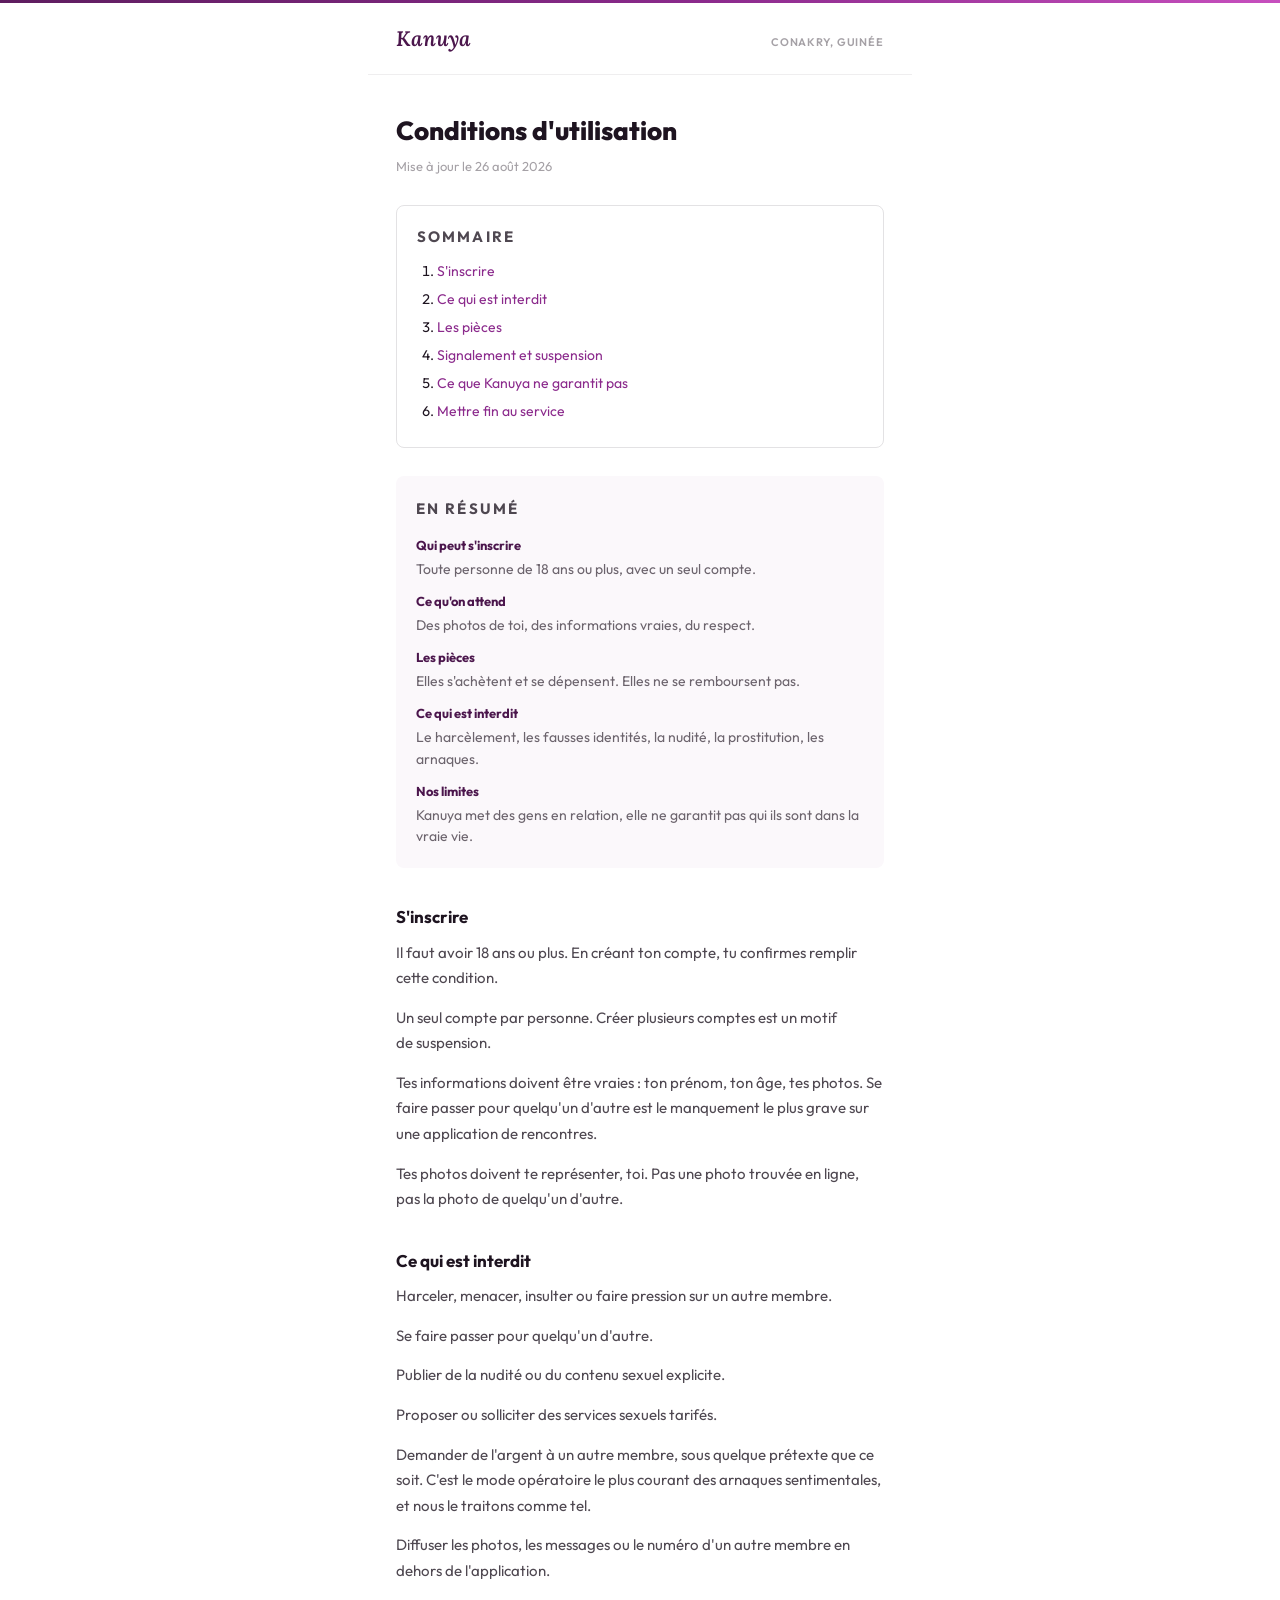
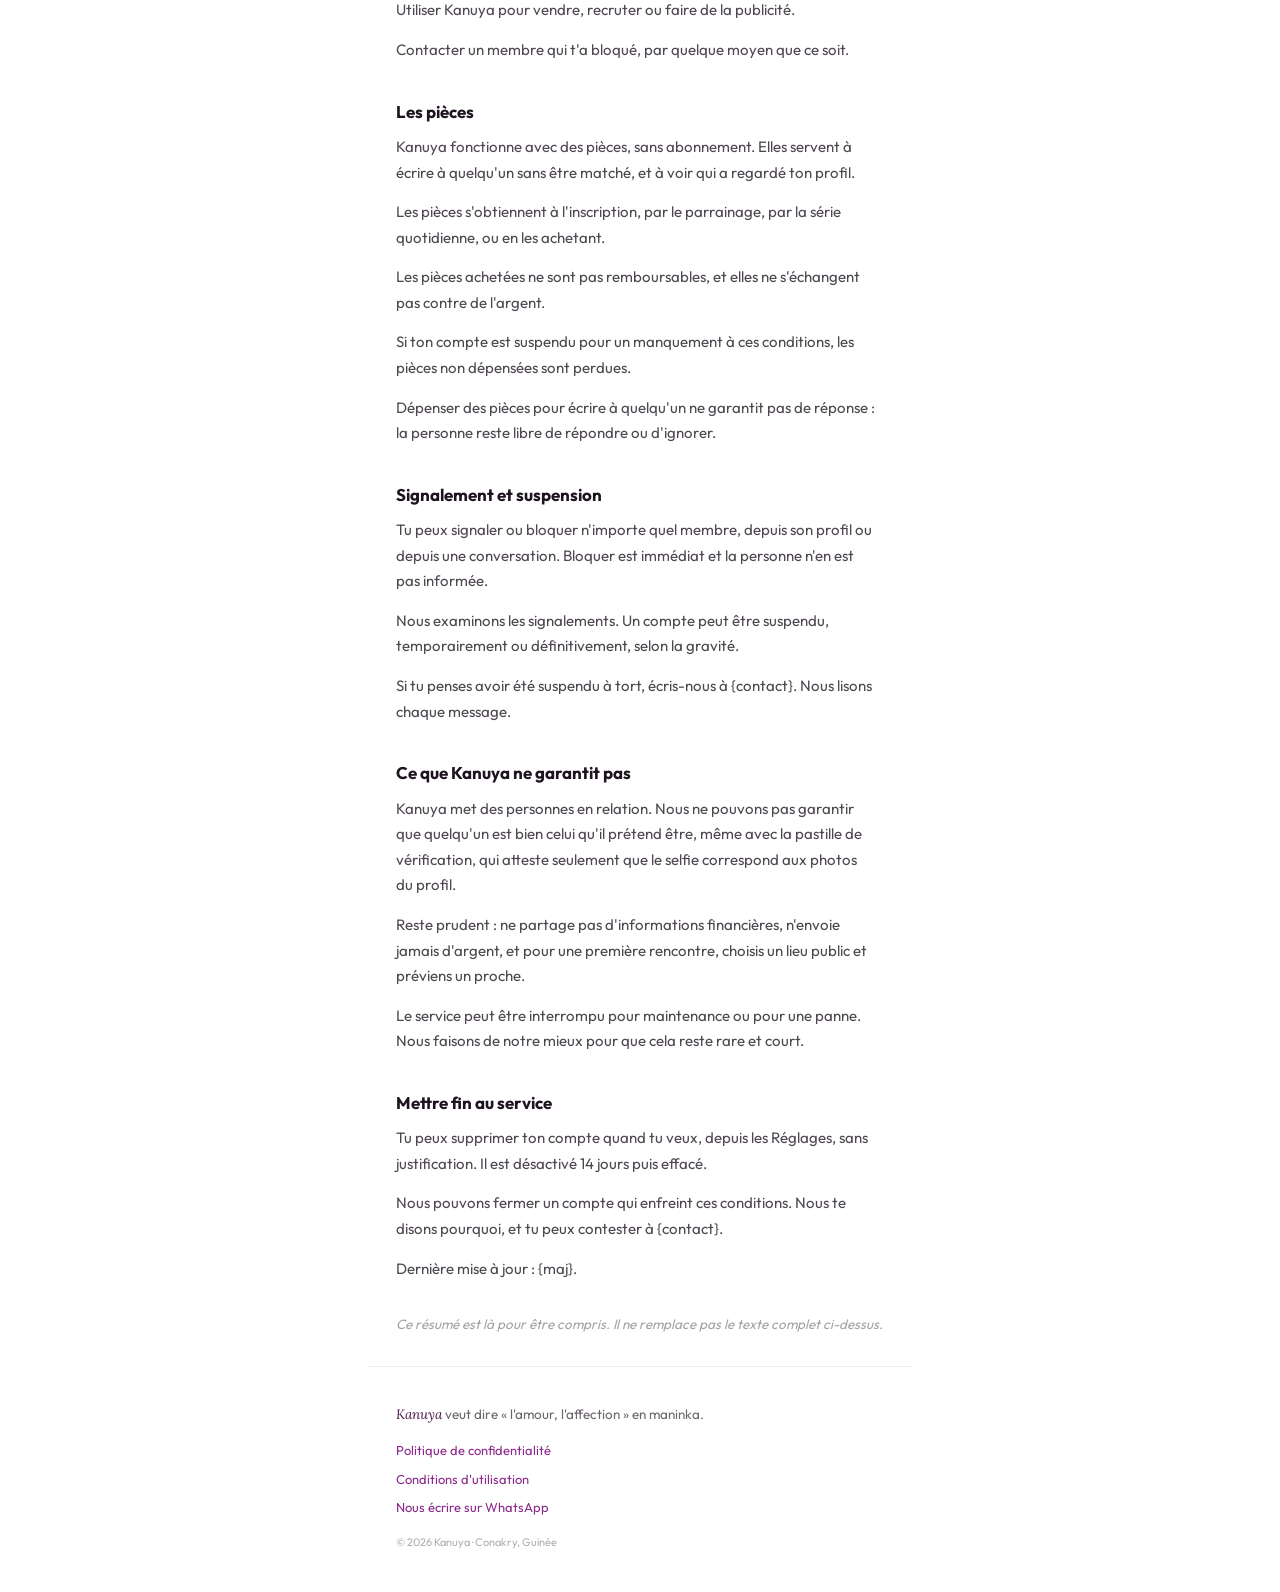
==== conditions.html @ 71d1447d "Le site vitrine (tour 2) Typographie et blanc. Le prune ne sert qu'au texte, aux filets et à un seul" ====
<!doctype html>
<html lang="fr">
<head>
<meta charset="utf-8">
<meta name="viewport" content="width=device-width, initial-scale=1">
<title>Conditions d'utilisation · Kanuya</title>
<meta name="description" content="Les règles de Kanuya : ce qui est permis, ce qui ne l'est pas.">
<link rel="icon" href="assets/favicon.png">
<meta property="og:title" content="Conditions d'utilisation · Kanuya">
<meta property="og:description" content="Les règles de Kanuya : ce qui est permis, ce qui ne l'est pas.">
<meta property="og:image" content="https://0xabdoulaye.github.io/kanuya/assets/og.jpg">
<meta property="og:url" content="https://0xabdoulaye.github.io/kanuya/">
<meta property="og:type" content="website">
<meta property="og:locale" content="fr_FR">
<meta name="theme-color" content="#4B164C">
<link rel="preconnect" href="https://fonts.googleapis.com">
<link rel="preconnect" href="https://fonts.gstatic.com" crossorigin>
<link href="https://fonts.googleapis.com/css2?family=Outfit:wght@400;600;700;800&family=Lora:ital,wght@1,600&display=swap" rel="stylesheet">
<link rel="stylesheet" href="assets/style.css">
<link rel="canonical" href="https://0xabdoulaye.github.io/kanuya/conditions.html">
</head>
<body>
<div class="filet"></div>

<header class="tete">
  <a class="mot" href="index.html">Kanuya</a>
  <span class="lieu">Conakry, Guinée</span>
</header>
<main class="legal">
  <h1>Conditions d&#x27;utilisation</h1>
  <p class="maj">Mise à jour le 26 août 2026</p>
  <nav class="sommaire"><p class="chapeau">Sommaire</p><ol>
<li><a href="#s1">S&#x27;inscrire</a></li>
<li><a href="#s2">Ce qui est interdit</a></li>
<li><a href="#s3">Les pièces</a></li>
<li><a href="#s4">Signalement et suspension</a></li>
<li><a href="#s5">Ce que Kanuya ne garantit pas</a></li>
<li><a href="#s6">Mettre fin au service</a></li>
</ol></nav>
<section class="resume"><p class="chapeau">En résumé</p><dl>
<dt>Qui peut s&#x27;inscrire</dt><dd>Toute personne de 18 ans ou plus, avec un seul compte.</dd>
<dt>Ce qu&#x27;on attend</dt><dd>Des photos de toi, des informations vraies, du respect.</dd>
<dt>Les pièces</dt><dd>Elles s&#x27;achètent et se dépensent. Elles ne se remboursent pas.</dd>
<dt>Ce qui est interdit</dt><dd>Le harcèlement, les fausses identités, la nudité, la prostitution, les arnaques.</dd>
<dt>Nos limites</dt><dd>Kanuya met des gens en relation, elle ne garantit pas qui ils sont dans la vraie vie.</dd>
</dl></section>
<section id="s1"><h2>S&#x27;inscrire</h2>
<p>Il faut avoir 18 ans ou plus. En créant ton compte, tu confirmes remplir cette condition.</p>
<p>Un seul compte par personne. Créer plusieurs comptes est un motif de suspension.</p>
<p>Tes informations doivent être vraies : ton prénom, ton âge, tes photos. Se faire passer pour quelqu&#x27;un d&#x27;autre est le manquement le plus grave sur une application de rencontres.</p>
<p>Tes photos doivent te représenter, toi. Pas une photo trouvée en ligne, pas la photo de quelqu&#x27;un d&#x27;autre.</p>
</section>
<section id="s2"><h2>Ce qui est interdit</h2>
<p>Harceler, menacer, insulter ou faire pression sur un autre membre.</p>
<p>Se faire passer pour quelqu&#x27;un d&#x27;autre.</p>
<p>Publier de la nudité ou du contenu sexuel explicite.</p>
<p>Proposer ou solliciter des services sexuels tarifés.</p>
<p>Demander de l&#x27;argent à un autre membre, sous quelque prétexte que ce soit. C&#x27;est le mode opératoire le plus courant des arnaques sentimentales, et nous le traitons comme tel.</p>
<p>Diffuser les photos, les messages ou le numéro d&#x27;un autre membre en dehors de l&#x27;application.</p>
<p>Utiliser Kanuya pour vendre, recruter ou faire de la publicité.</p>
<p>Contacter un membre qui t&#x27;a bloqué, par quelque moyen que ce soit.</p>
</section>
<section id="s3"><h2>Les pièces</h2>
<p>Kanuya fonctionne avec des pièces, sans abonnement. Elles servent à écrire à quelqu&#x27;un sans être matché, et à voir qui a regardé ton profil.</p>
<p>Les pièces s&#x27;obtiennent à l&#x27;inscription, par le parrainage, par la série quotidienne, ou en les achetant.</p>
<p>Les pièces achetées ne sont pas remboursables, et elles ne s&#x27;échangent pas contre de l&#x27;argent.</p>
<p>Si ton compte est suspendu pour un manquement à ces conditions, les pièces non dépensées sont perdues.</p>
<p>Dépenser des pièces pour écrire à quelqu&#x27;un ne garantit pas de réponse : la personne reste libre de répondre ou d&#x27;ignorer.</p>
</section>
<section id="s4"><h2>Signalement et suspension</h2>
<p>Tu peux signaler ou bloquer n&#x27;importe quel membre, depuis son profil ou depuis une conversation. Bloquer est immédiat et la personne n&#x27;en est pas informée.</p>
<p>Nous examinons les signalements. Un compte peut être suspendu, temporairement ou définitivement, selon la gravité.</p>
<p>Si tu penses avoir été suspendu à tort, écris-nous à {contact}. Nous lisons chaque message.</p>
</section>
<section id="s5"><h2>Ce que Kanuya ne garantit pas</h2>
<p>Kanuya met des personnes en relation. Nous ne pouvons pas garantir que quelqu&#x27;un est bien celui qu&#x27;il prétend être, même avec la pastille de vérification, qui atteste seulement que le selfie correspond aux photos du profil.</p>
<p>Reste prudent : ne partage pas d&#x27;informations financières, n&#x27;envoie jamais d&#x27;argent, et pour une première rencontre, choisis un lieu public et préviens un proche.</p>
<p>Le service peut être interrompu pour maintenance ou pour une panne. Nous faisons de notre mieux pour que cela reste rare et court.</p>
</section>
<section id="s6"><h2>Mettre fin au service</h2>
<p>Tu peux supprimer ton compte quand tu veux, depuis les Réglages, sans justification. Il est désactivé 14 jours puis effacé.</p>
<p>Nous pouvons fermer un compte qui enfreint ces conditions. Nous te disons pourquoi, et tu peux contester à {contact}.</p>
<p>Dernière mise à jour : {maj}.</p>
</section>
<p class="pied">Ce résumé est là pour être compris. Il ne remplace pas le texte complet ci-dessus.</p>
</main>
<footer class="bas">
  <p><i>Kanuya</i> veut dire « l'amour, l'affection » en maninka.</p>
  <nav>
    <a href="confidentialite.html">Politique de confidentialité</a>
    <a href="conditions.html">Conditions d'utilisation</a>
    <a href="https://wa.me/224622814991">Nous écrire sur WhatsApp</a>
  </nav>
  <p class="copy">© 2026 Kanuya · Conakry, Guinée</p>
</footer>
</body>
</html>
---- assets/style.css ----
/* Kanuya — le site vitrine (design tour 2).
 *
 * Tout repose sur la typographie et le blanc. Le prune ne sert qu'au texte,
 * aux filets, et à un seul bloc sombre : la sécurité, celle qui décide. Le
 * dégradé de marque n'existe plus que sur un filet de 3 px en haut de page.
 * Hiérarchie par la taille et l'espace, pas par les boîtes.
 *
 * La cible est un Android modeste en 3G : pas de framework, pas d'image en
 * fond, deux familles de police. La première vue doit tenir sous 500 Ko.
 */

:root {
  --prune: #4B164C;
  --prune-clair: #8B2A8C;
  --accent: #DD88CF;
  --texte: #1E1420;
  --doux: rgba(30, 20, 32, 0.65);
  --pale: rgba(30, 20, 32, 0.4);
  --filet: rgba(30, 20, 32, 0.07);
  --bord: rgba(30, 20, 32, 0.12);
  --fond-tres-pale: #FBF8FB;
  --large: 34rem;
}

*, *::before, *::after { box-sizing: border-box; }

body {
  margin: 0;
  background: #fff;
  color: var(--texte);
  font-family: 'Outfit', system-ui, -apple-system, sans-serif;
  font-size: 16px;
  line-height: 1.5;
  -webkit-font-smoothing: antialiased;
}

.filet { height: 3px; background: linear-gradient(90deg, #5E1D5F, #8B2A8C 55%, #C74FBE); }

/* ---------------------------------------------------------------- tête */

.tete {
  display: flex; align-items: baseline; justify-content: space-between;
  gap: 1rem; padding: 1.25rem 1.75rem;
  border-bottom: 1px solid var(--filet);
  max-width: var(--large); margin: 0 auto;
}
.mot {
  font-family: 'Lora', Georgia, serif; font-style: italic; font-weight: 600;
  font-size: 1.31rem; color: var(--prune); text-decoration: none;
}
.lieu {
  font-size: 0.69rem; font-weight: 600; letter-spacing: 0.08em;
  text-transform: uppercase; color: var(--pale);
}

main { max-width: var(--large); margin: 0 auto; }

/* ------------------------------------------------------------- accueil */

.accueil { padding: 2.75rem 1.75rem 2.5rem; }
.accueil h1 {
  margin: 0; font-size: 1.94rem; font-weight: 800; line-height: 1.18;
  letter-spacing: -0.01em; text-wrap: pretty;
}

.boutons { margin-top: 1.75rem; display: flex; flex-direction: column; gap: 0.625rem; }

.action {
  display: flex; align-items: center; justify-content: center; gap: 0.56rem;
  background: var(--prune); border-radius: 8px; padding: 0.94rem 0;
  color: #fff; font-size: 0.91rem; font-weight: 600; text-decoration: none;
}
.action:active { opacity: 0.9; }

/* « Bientôt » n'est pas un bouton : c'est un état. Rien ne clique dans le
   vide, un badge qui mène à une erreur coûte plus cher que pas de badge. */
.bientot {
  margin: 0; display: flex; align-items: center; justify-content: space-between;
  border: 1px solid var(--bord); border-radius: 8px; padding: 0.81rem 1rem;
  font-size: 0.84rem; font-weight: 600; color: rgba(30, 20, 32, 0.45);
}
.etiquette {
  font-size: 0.69rem; letter-spacing: 0.06em; text-transform: uppercase;
  color: rgba(30, 20, 32, 0.35);
}

.capture { margin: 2.25rem 0 0; display: flex; flex-direction: column; align-items: center; gap: 0.625rem; }
.capture .cadre {
  width: 15.6rem; max-width: 100%; aspect-ratio: 5 / 6;
  border: 1px solid var(--bord); border-radius: 16px; background: var(--fond-tres-pale);
}
.capture figcaption { font-size: 0.69rem; color: var(--pale); }

/* --------------------------------------------------------------- blocs */

.bloc { padding: 2.5rem 1.75rem; border-top: 1px solid var(--filet); }
.chapeau {
  margin: 0 0 1.375rem; font-size: 0.69rem; font-weight: 700;
  letter-spacing: 0.14em; text-transform: uppercase; color: var(--prune-clair);
}
.argument + .argument { margin-top: 1.375rem; }
.argument h2 { margin: 0 0 0.375rem; font-size: 1.03rem; font-weight: 700; }
.argument p { margin: 0; font-size: 0.875rem; line-height: 1.6; color: var(--doux); text-wrap: pretty; }
.intro { margin: 0 0 0.875rem; font-size: 0.875rem; line-height: 1.6; color: rgba(30, 20, 32, 0.75); text-wrap: pretty; }

/* le seul bloc sombre de la page */
.sombre { padding: 2.5rem 1.75rem; background: var(--prune); }
.sombre .chapeau { color: var(--accent); }
.sombre .argument h2 { color: #fff; font-size: 0.97rem; }
.sombre .argument p { color: rgba(255, 255, 255, 0.65); font-size: 0.84rem; }
.sombre .argument + .argument { margin-top: 1.5rem; }

/* -------------------------------------------------------------- étapes */

.etapes { margin: 0; padding: 0; list-style: none; display: flex; flex-direction: column; gap: 1.25rem; }
.etapes li { display: flex; align-items: center; gap: 1rem; }
.num {
  flex: none; width: 1.125rem; font-size: 0.81rem; font-weight: 700;
  color: rgba(30, 20, 32, 0.35); font-variant-numeric: tabular-nums;
}
.vignette {
  flex: none; width: 5.5rem; aspect-ratio: 4 / 5;
  border: 1px solid var(--bord); border-radius: 10px; background: var(--fond-tres-pale);
}
.etapes p { margin: 0; font-size: 0.875rem; line-height: 1.5; color: rgba(30, 20, 32, 0.75); }

/* ------------------------------------------------------------- tableau */

.tableau { margin: 0; }
.tableau > div {
  display: flex; justify-content: space-between; align-items: baseline; gap: 1rem;
  padding: 0.69rem 0; border-bottom: 1px solid var(--filet);
}
.tableau > div:last-child { border-bottom: 0; }
.tableau dt { font-size: 0.875rem; color: rgba(30, 20, 32, 0.75); }
.tableau dd { margin: 0; font-size: 0.875rem; font-weight: 700; text-align: right; }
.appui { margin: 0.875rem 0 0; font-size: 0.875rem; font-weight: 700; color: var(--prune); }

/* ----------------------------------------------------------------- FAQ */

.faq details { border-bottom: 1px solid var(--filet); }
.faq details:last-child { border-bottom: 0; }
.faq summary {
  display: flex; align-items: center; justify-content: space-between; gap: 0.625rem;
  padding: 0.875rem 0; font-size: 0.91rem; font-weight: 600;
  cursor: pointer; list-style: none;
}
.faq summary::-webkit-details-marker { display: none; }
.faq summary::after { content: '+'; font-size: 1rem; color: rgba(30, 20, 32, 0.35); flex: none; }
.faq details[open] summary::after { content: '\2013'; }
.faq details p { margin: 0 0 0.875rem; font-size: 0.84rem; line-height: 1.6; color: rgba(30, 20, 32, 0.6); }

/* ------------------------------------------------------- pages légales */

.legal { padding: 2.5rem 1.75rem 1rem; }
.legal h1 { margin: 0; font-size: 1.63rem; font-weight: 800; line-height: 1.2; }
.legal .maj { margin: 0.5rem 0 1.75rem; font-size: 0.81rem; color: var(--pale); }
.legal h2 { margin: 2.25rem 0 0.625rem; font-size: 1.06rem; font-weight: 700; }
.legal p { margin: 0 0 0.875rem; font-size: 0.94rem; line-height: 1.7; color: rgba(30, 20, 32, 0.78); text-wrap: pretty; }
.legal .pied { margin-top: 2rem; font-size: 0.84rem; color: var(--pale); font-style: italic; }

.sommaire { border: 1px solid var(--bord); border-radius: 8px; padding: 1.125rem 1.25rem; }
.sommaire .chapeau { margin-bottom: 0.75rem; }
.sommaire ol { margin: 0; padding-left: 1.25rem; }
.sommaire li { margin-bottom: 0.44rem; font-size: 0.875rem; }
.sommaire a { color: var(--prune-clair); text-decoration: none; }
.sommaire a:hover { text-decoration: underline; }

.resume { margin-top: 1.75rem; background: var(--fond-tres-pale); border-radius: 8px; padding: 1.25rem; }
.resume dl { margin: 0; }
.resume dt { font-size: 0.81rem; font-weight: 700; color: var(--prune); margin-top: 0.75rem; }
.resume dt:first-child { margin-top: 0; }
.resume dd { margin: 0.19rem 0 0; font-size: 0.875rem; line-height: 1.55; color: var(--doux); }

/* ------------------------------------------------------------ pied de page */

.bas {
  max-width: var(--large); margin: 0 auto;
  padding: 2.25rem 1.75rem 2.5rem; border-top: 1px solid var(--filet);
}
.bas p { margin: 0 0 1rem; font-size: 0.84rem; line-height: 1.65; color: var(--doux); text-wrap: pretty; }
.bas i { font-family: 'Lora', Georgia, serif; color: var(--prune); }
.bas nav { display: flex; flex-direction: column; gap: 0.56rem; }
.bas nav a { font-size: 0.81rem; color: var(--prune-clair); text-decoration: none; }
.bas nav a:hover { text-decoration: underline; }
.bas .copy { margin: 1rem 0 0; font-size: 0.69rem; color: rgba(30, 20, 32, 0.35); }

/* -------------------------------------------------------------- écrans larges */

@media (min-width: 40rem) {
  .accueil h1 { font-size: 2.5rem; }
  .boutons { flex-direction: row; flex-wrap: wrap; }
  .action { flex: 1 1 100%; }
  .bientot { flex: 1; }
}

@media (prefers-reduced-motion: no-preference) {
  html { scroll-behavior: smooth; }
}
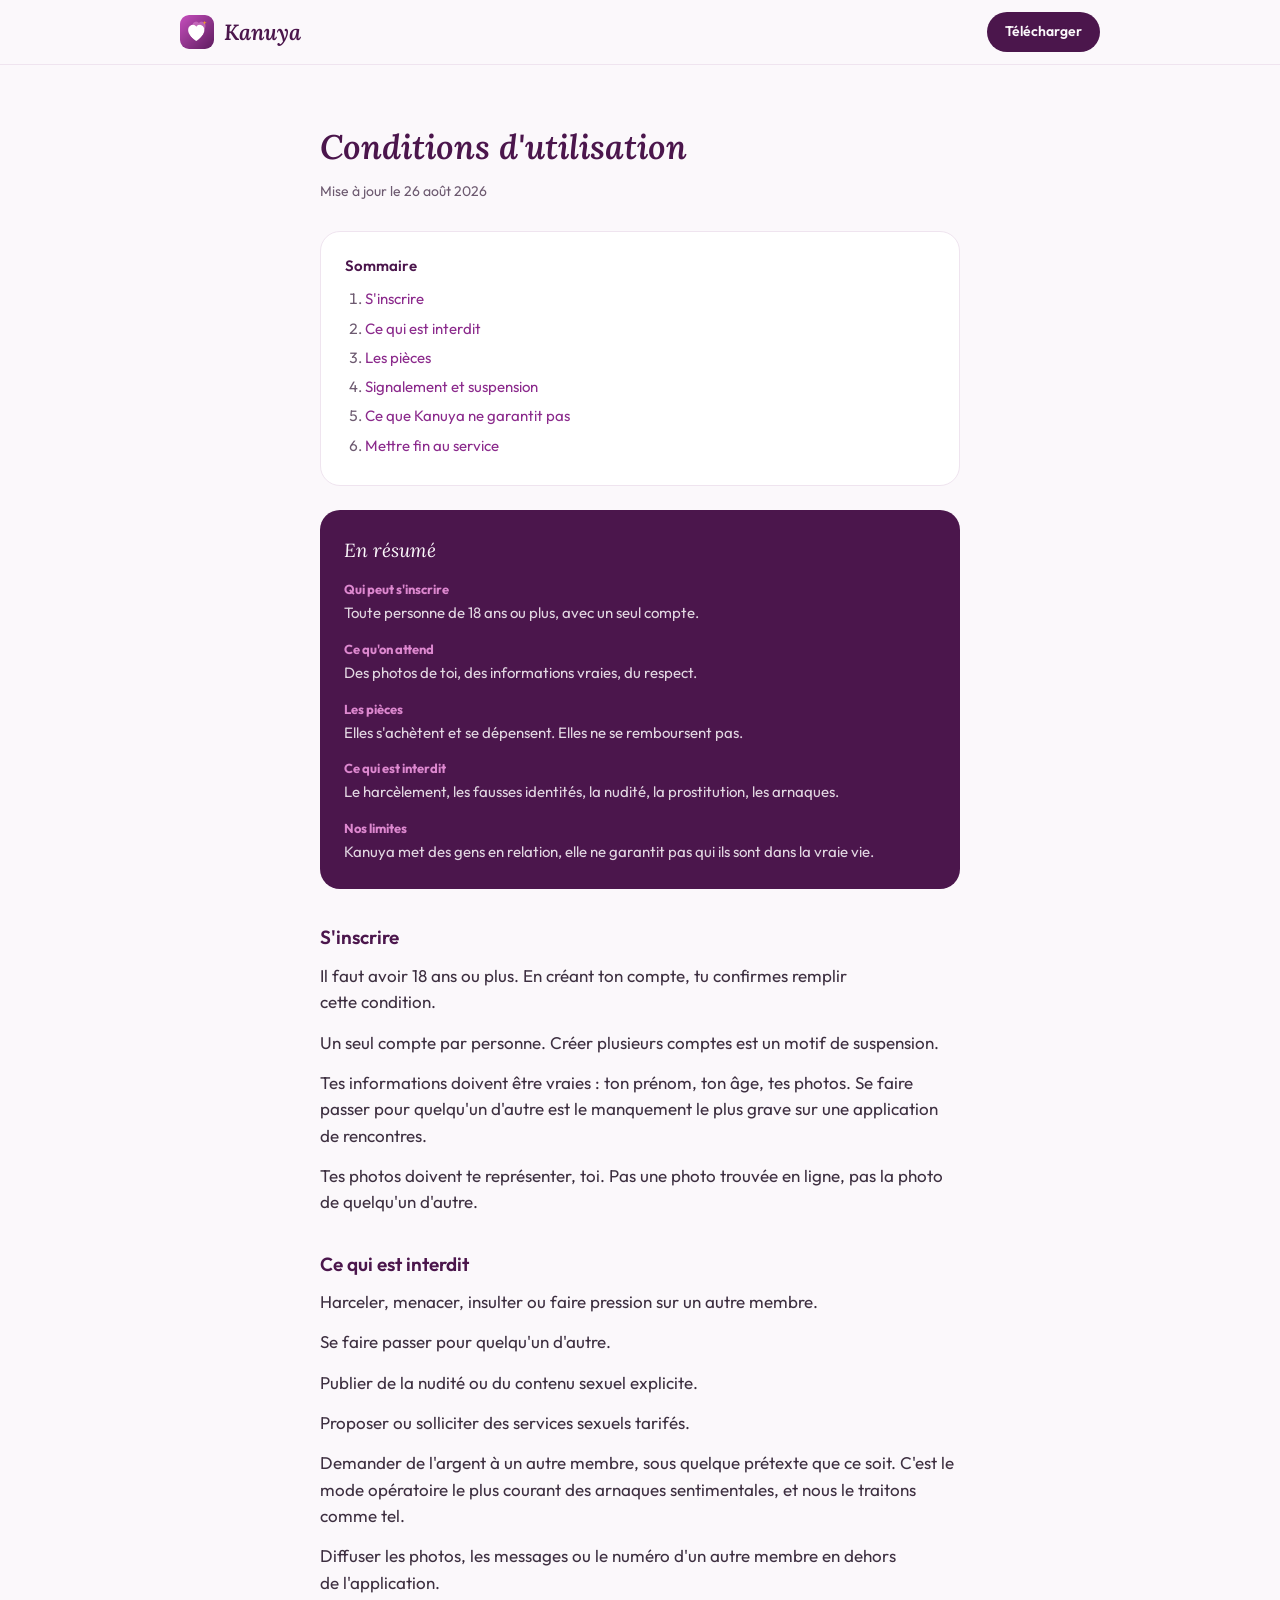
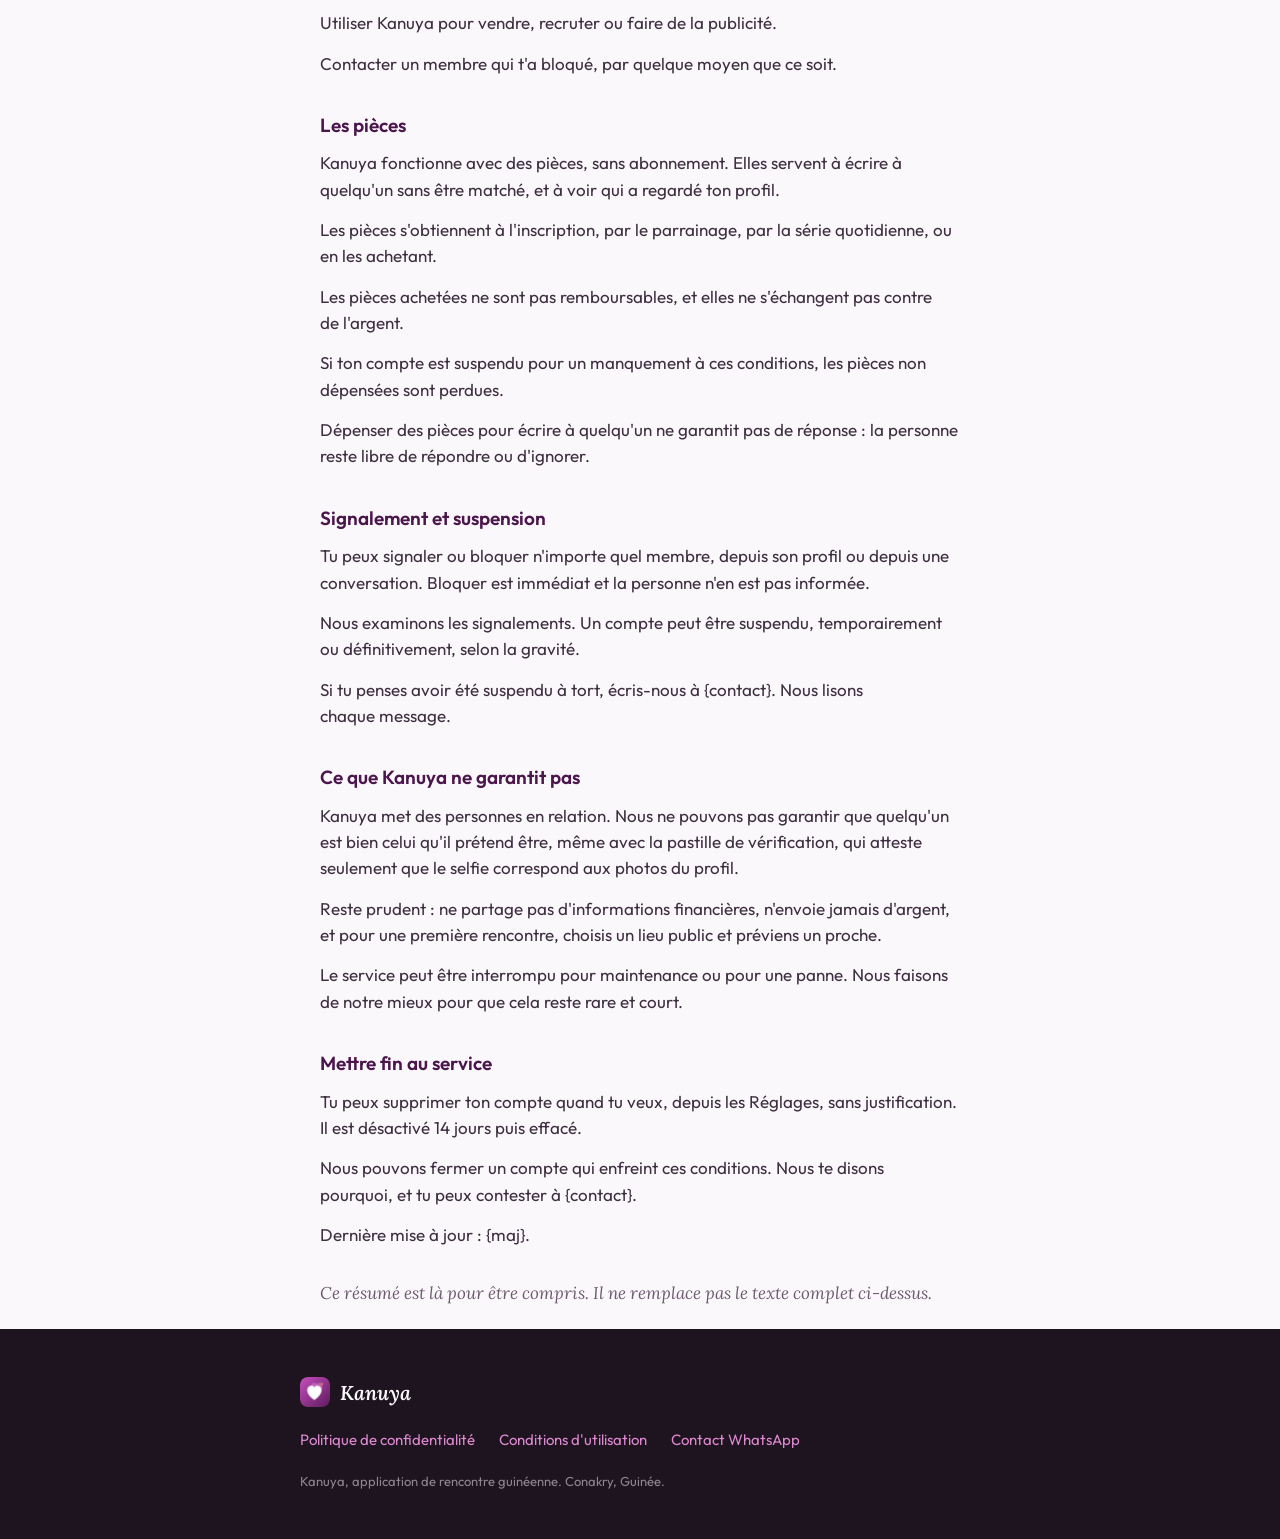
==== commit 304eb845: "Le site vitrine, refait sur la maquette Site Kanuya En-tête collant avec menu, accueil en dégradé av" ====
--- a/conditions.html
+++ b/conditions.html
@@ -3,33 +3,35 @@
 <head>
 <meta charset="utf-8">
 <meta name="viewport" content="width=device-width, initial-scale=1">
-<title>Conditions d'utilisation · Kanuya</title>
-<meta name="description" content="Les règles de Kanuya : ce qui est permis, ce qui ne l'est pas.">
+<title>Conditions d&#x27;utilisation · Kanuya</title>
+<meta name="description" content="Les règles de Kanuya : ce qui est permis, ce qui ne l&#x27;est pas.">
 <link rel="icon" href="assets/favicon.png">
-<meta property="og:title" content="Conditions d'utilisation · Kanuya">
-<meta property="og:description" content="Les règles de Kanuya : ce qui est permis, ce qui ne l'est pas.">
+<link rel="canonical" href="https://0xabdoulaye.github.io/kanuya/conditions.html">
+<meta property="og:title" content="Conditions d&#x27;utilisation · Kanuya">
 <meta property="og:image" content="https://0xabdoulaye.github.io/kanuya/assets/og.jpg">
-<meta property="og:url" content="https://0xabdoulaye.github.io/kanuya/">
-<meta property="og:type" content="website">
-<meta property="og:locale" content="fr_FR">
+<meta name="color-scheme" content="light">
 <meta name="theme-color" content="#4B164C">
 <link rel="preconnect" href="https://fonts.googleapis.com">
 <link rel="preconnect" href="https://fonts.gstatic.com" crossorigin>
-<link href="https://fonts.googleapis.com/css2?family=Outfit:wght@400;600;700;800&family=Lora:ital,wght@1,600&display=swap" rel="stylesheet">
+<link href="https://fonts.googleapis.com/css2?family=Outfit:wght@400;500;600;700&family=Lora:ital,wght@0,500;1,500;1,600&display=swap" rel="stylesheet">
 <link rel="stylesheet" href="assets/style.css">
-<link rel="canonical" href="https://0xabdoulaye.github.io/kanuya/conditions.html">
 </head>
-<body>
-<div class="filet"></div>
+<body data-etat="avant">
 
-<header class="tete">
-  <a class="mot" href="index.html">Kanuya</a>
-  <span class="lieu">Conakry, Guinée</span>
+<header class="entete">
+  <div class="rangee">
+    <a class="marque" href="index.html">
+      <img src="assets/icon.png" alt="" width="34" height="34">
+      <span>Kanuya</span>
+    </a>
+    <div class="droite"><a class="pilule" href="index.html#telecharger">Télécharger</a></div>
+  </div>
 </header>
+
 <main class="legal">
   <h1>Conditions d&#x27;utilisation</h1>
   <p class="maj">Mise à jour le 26 août 2026</p>
-  <nav class="sommaire"><p class="chapeau">Sommaire</p><ol>
+  <nav class="sommaire"><p>Sommaire</p><ol>
 <li><a href="#s1">S&#x27;inscrire</a></li>
 <li><a href="#s2">Ce qui est interdit</a></li>
 <li><a href="#s3">Les pièces</a></li>
@@ -37,7 +39,7 @@
 <li><a href="#s5">Ce que Kanuya ne garantit pas</a></li>
 <li><a href="#s6">Mettre fin au service</a></li>
 </ol></nav>
-<section class="resume"><p class="chapeau">En résumé</p><dl>
+<section class="resume"><p class="titre">En résumé</p><dl>
 <dt>Qui peut s&#x27;inscrire</dt><dd>Toute personne de 18 ans ou plus, avec un seul compte.</dd>
 <dt>Ce qu&#x27;on attend</dt><dd>Des photos de toi, des informations vraies, du respect.</dd>
 <dt>Les pièces</dt><dd>Elles s&#x27;achètent et se dépensent. Elles ne se remboursent pas.</dd>
@@ -82,16 +84,23 @@
 <p>Nous pouvons fermer un compte qui enfreint ces conditions. Nous te disons pourquoi, et tu peux contester à {contact}.</p>
 <p>Dernière mise à jour : {maj}.</p>
 </section>
-<p class="pied">Ce résumé est là pour être compris. Il ne remplace pas le texte complet ci-dessus.</p>
+<p class="final">Ce résumé est là pour être compris. Il ne remplace pas le texte complet ci-dessus.</p>
 </main>
-<footer class="bas">
-  <p><i>Kanuya</i> veut dire « l'amour, l'affection » en maninka.</p>
-  <nav>
-    <a href="confidentialite.html">Politique de confidentialité</a>
-    <a href="conditions.html">Conditions d'utilisation</a>
-    <a href="https://wa.me/224622814991">Nous écrire sur WhatsApp</a>
-  </nav>
-  <p class="copy">© 2026 Kanuya · Conakry, Guinée</p>
+
+<footer class="pied">
+  <div class="etroit">
+    <div class="marque-pied">
+      <img src="assets/icon.png" alt="" width="30" height="30">
+      <span>Kanuya</span>
+    </div>
+    <nav>
+      <a href="confidentialite.html">Politique de confidentialité</a>
+      <a href="conditions.html">Conditions d'utilisation</a>
+      <a href="https://wa.me/224622814991">Contact WhatsApp</a>
+    </nav>
+    <p>Kanuya, application de rencontre guinéenne. Conakry, Guinée.</p>
+  </div>
 </footer>
+
 </body>
 </html>
--- a/assets/style.css
+++ b/assets/style.css
@@ -1,199 +1,299 @@
-/* Kanuya — le site vitrine (design tour 2).
+/* Kanuya — le site vitrine.
  *
- * Tout repose sur la typographie et le blanc. Le prune ne sert qu'au texte,
- * aux filets, et à un seul bloc sombre : la sécurité, celle qui décide. Le
- * dégradé de marque n'existe plus que sur un filet de 3 px en haut de page.
- * Hiérarchie par la taille et l'espace, pas par les boîtes.
- *
- * La cible est un Android modeste en 3G : pas de framework, pas d'image en
- * fond, deux familles de police. La première vue doit tenir sous 500 Ko.
+ * Cible : un Android modeste, en 3G, arrivé par un lien collé dans WhatsApp.
+ * Pas de framework, deux familles de police, une seule image. La page doit
+ * s'ouvrir avant qu'on ait le temps de changer d'avis.
  */
 
 :root {
+  /* Beaucoup d'Android ont le mode sombre forcé de Chrome activé. Sans cette
+     déclaration, le navigateur inverse la page : le dégradé prune vire au noir
+     et le bouton clair disparaît. La balise <meta color-scheme> seule ne suffit
+     pas sur toutes les versions. */
+  color-scheme: light;
   --prune: #4B164C;
   --prune-clair: #8B2A8C;
+  --rose: #C74FBE;
   --accent: #DD88CF;
+  --or: #F5A623;
+  --fond: #FBF8FB;
   --texte: #1E1420;
-  --doux: rgba(30, 20, 32, 0.65);
-  --pale: rgba(30, 20, 32, 0.4);
-  --filet: rgba(30, 20, 32, 0.07);
-  --bord: rgba(30, 20, 32, 0.12);
-  --fond-tres-pale: #FBF8FB;
-  --large: 34rem;
+  --texte-doux: #6d5a70;
+  --texte-sombre: #3d2f40;
+  --ligne: #EFE4EF;
+  --ligne-forte: #E0CCE0;
+  --nuit: #1E1420;
 }
 
 *, *::before, *::after { box-sizing: border-box; }
 
 body {
   margin: 0;
-  background: #fff;
+  background: var(--fond);
   color: var(--texte);
-  font-family: 'Outfit', system-ui, -apple-system, sans-serif;
-  font-size: 16px;
-  line-height: 1.5;
+  font-family: Outfit, system-ui, -apple-system, sans-serif;
+  font-size: 17px;
+  line-height: 1.55;
   -webkit-font-smoothing: antialiased;
 }
 
-.filet { height: 3px; background: linear-gradient(90deg, #5E1D5F, #8B2A8C 55%, #C74FBE); }
-
-/* ---------------------------------------------------------------- tête */
-
-.tete {
-  display: flex; align-items: baseline; justify-content: space-between;
-  gap: 1rem; padding: 1.25rem 1.75rem;
-  border-bottom: 1px solid var(--filet);
-  max-width: var(--large); margin: 0 auto;
-}
-.mot {
-  font-family: 'Lora', Georgia, serif; font-style: italic; font-weight: 600;
-  font-size: 1.31rem; color: var(--prune); text-decoration: none;
-}
-.lieu {
-  font-size: 0.69rem; font-weight: 600; letter-spacing: 0.08em;
-  text-transform: uppercase; color: var(--pale);
-}
-
-main { max-width: var(--large); margin: 0 auto; }
+h1, h2 { text-wrap: balance; }
+p { text-wrap: pretty; }
+img { display: block; max-width: 100%; }
+
+/* Un seul mot dans le HTML fait basculer les deux états. */
+body[data-etat="avant"] .apres,
+body[data-etat="apres"] .avant { display: none; }
+
+.etroit { max-width: 680px; margin: 0 auto; }
+
+/* ------------------------------------------------------------- en-tête */
+
+.entete {
+  position: sticky; top: 0; z-index: 50;
+  background: rgba(251, 248, 251, 0.92);
+  -webkit-backdrop-filter: blur(8px);
+  backdrop-filter: blur(8px);
+  border-bottom: 1px solid var(--ligne);
+}
+.entete .rangee {
+  max-width: 960px; margin: 0 auto; padding: 12px 20px;
+  display: flex; align-items: center; justify-content: space-between; gap: 12px;
+}
+.marque {
+  display: flex; align-items: center; gap: 10px;
+  text-decoration: none; color: var(--prune);
+}
+.marque img { border-radius: 9px; }
+.marque span { font-family: Lora, Georgia, serif; font-style: italic; font-weight: 600; font-size: 22px; }
+
+.droite { display: flex; align-items: center; gap: 10px; }
+.pilule {
+  text-decoration: none; background: var(--prune); color: var(--fond);
+  font-weight: 600; font-size: 14px; padding: 9px 18px; border-radius: 999px;
+}
+.pilule:active { opacity: .9; }
+
+.burger {
+  background: none; border: 1px solid var(--ligne-forte); border-radius: 12px;
+  padding: 10px 12px; cursor: pointer; display: flex; flex-direction: column; gap: 4px;
+}
+.burger span { display: block; width: 18px; height: 2px; background: var(--prune); border-radius: 2px; }
+
+.entete nav { border-top: 1px solid var(--ligne); background: var(--fond); }
+.entete nav {
+  max-width: 960px; margin: 0 auto; padding: 8px 20px 16px;
+  display: flex; flex-direction: column;
+}
+.entete nav[hidden] { display: none; }
+.entete nav a {
+  text-decoration: none; color: var(--texte); font-weight: 500;
+  padding: 11px 4px; border-bottom: 1px solid #F2EAF2;
+}
+.entete nav a:last-child { border-bottom: 0; }
 
 /* ------------------------------------------------------------- accueil */
 
-.accueil { padding: 2.75rem 1.75rem 2.5rem; }
+.accueil {
+  background: linear-gradient(150deg, #5E1D5F 0%, #8B2A8C 55%, #C74FBE 100%);
+  color: var(--fond);
+  padding: clamp(36px, 7vw, 64px) 20px clamp(48px, 9vw, 80px);
+}
+/* Sur téléphone, l'ordre du DOM est le bon : le titre, puis la capture, puis
+   les boutons. On voit ce que c'est avant qu'on nous demande de télécharger.
+   Sur écran large, la grille remet le texte et les boutons ensemble à gauche
+   et le téléphone à droite, sans toucher au HTML. */
+.accueil-grille {
+  max-width: 960px; margin: 0 auto;
+  display: flex; flex-direction: column; align-items: center; gap: 32px;
+}
+.accroche { width: 100%; max-width: 480px; }
 .accueil h1 {
-  margin: 0; font-size: 1.94rem; font-weight: 800; line-height: 1.18;
-  letter-spacing: -0.01em; text-wrap: pretty;
-}
-
-.boutons { margin-top: 1.75rem; display: flex; flex-direction: column; gap: 0.625rem; }
-
-.action {
-  display: flex; align-items: center; justify-content: center; gap: 0.56rem;
-  background: var(--prune); border-radius: 8px; padding: 0.94rem 0;
-  color: #fff; font-size: 0.91rem; font-weight: 600; text-decoration: none;
-}
-.action:active { opacity: 0.9; }
-
-/* « Bientôt » n'est pas un bouton : c'est un état. Rien ne clique dans le
-   vide, un badge qui mène à une erreur coûte plus cher que pas de badge. */
-.bientot {
-  margin: 0; display: flex; align-items: center; justify-content: space-between;
-  border: 1px solid var(--bord); border-radius: 8px; padding: 0.81rem 1rem;
-  font-size: 0.84rem; font-weight: 600; color: rgba(30, 20, 32, 0.45);
-}
-.etiquette {
-  font-size: 0.69rem; letter-spacing: 0.06em; text-transform: uppercase;
-  color: rgba(30, 20, 32, 0.35);
-}
-
-.capture { margin: 2.25rem 0 0; display: flex; flex-direction: column; align-items: center; gap: 0.625rem; }
-.capture .cadre {
-  width: 15.6rem; max-width: 100%; aspect-ratio: 5 / 6;
-  border: 1px solid var(--bord); border-radius: 16px; background: var(--fond-tres-pale);
-}
-.capture figcaption { font-size: 0.69rem; color: var(--pale); }
-
-/* --------------------------------------------------------------- blocs */
-
-.bloc { padding: 2.5rem 1.75rem; border-top: 1px solid var(--filet); }
-.chapeau {
-  margin: 0 0 1.375rem; font-size: 0.69rem; font-weight: 700;
-  letter-spacing: 0.14em; text-transform: uppercase; color: var(--prune-clair);
-}
-.argument + .argument { margin-top: 1.375rem; }
-.argument h2 { margin: 0 0 0.375rem; font-size: 1.03rem; font-weight: 700; }
-.argument p { margin: 0; font-size: 0.875rem; line-height: 1.6; color: var(--doux); text-wrap: pretty; }
-.intro { margin: 0 0 0.875rem; font-size: 0.875rem; line-height: 1.6; color: rgba(30, 20, 32, 0.75); text-wrap: pretty; }
-
-/* le seul bloc sombre de la page */
-.sombre { padding: 2.5rem 1.75rem; background: var(--prune); }
-.sombre .chapeau { color: var(--accent); }
-.sombre .argument h2 { color: #fff; font-size: 0.97rem; }
-.sombre .argument p { color: rgba(255, 255, 255, 0.65); font-size: 0.84rem; }
-.sombre .argument + .argument { margin-top: 1.5rem; }
-
-/* -------------------------------------------------------------- étapes */
-
-.etapes { margin: 0; padding: 0; list-style: none; display: flex; flex-direction: column; gap: 1.25rem; }
-.etapes li { display: flex; align-items: center; gap: 1rem; }
-.num {
-  flex: none; width: 1.125rem; font-size: 0.81rem; font-weight: 700;
-  color: rgba(30, 20, 32, 0.35); font-variant-numeric: tabular-nums;
-}
-.vignette {
-  flex: none; width: 5.5rem; aspect-ratio: 4 / 5;
-  border: 1px solid var(--bord); border-radius: 10px; background: var(--fond-tres-pale);
-}
-.etapes p { margin: 0; font-size: 0.875rem; line-height: 1.5; color: rgba(30, 20, 32, 0.75); }
-
-/* ------------------------------------------------------------- tableau */
-
-.tableau { margin: 0; }
-.tableau > div {
-  display: flex; justify-content: space-between; align-items: baseline; gap: 1rem;
-  padding: 0.69rem 0; border-bottom: 1px solid var(--filet);
-}
-.tableau > div:last-child { border-bottom: 0; }
-.tableau dt { font-size: 0.875rem; color: rgba(30, 20, 32, 0.75); }
-.tableau dd { margin: 0; font-size: 0.875rem; font-weight: 700; text-align: right; }
-.appui { margin: 0.875rem 0 0; font-size: 0.875rem; font-weight: 700; color: var(--prune); }
-
-/* ----------------------------------------------------------------- FAQ */
-
-.faq details { border-bottom: 1px solid var(--filet); }
-.faq details:last-child { border-bottom: 0; }
-.faq summary {
-  display: flex; align-items: center; justify-content: space-between; gap: 0.625rem;
-  padding: 0.875rem 0; font-size: 0.91rem; font-weight: 600;
-  cursor: pointer; list-style: none;
-}
-.faq summary::-webkit-details-marker { display: none; }
-.faq summary::after { content: '+'; font-size: 1rem; color: rgba(30, 20, 32, 0.35); flex: none; }
-.faq details[open] summary::after { content: '\2013'; }
-.faq details p { margin: 0 0 0.875rem; font-size: 0.84rem; line-height: 1.6; color: rgba(30, 20, 32, 0.6); }
+  font-family: Lora, Georgia, serif; font-style: italic; font-weight: 600;
+  font-size: clamp(42px, 11vw, 58px); margin: 0 0 14px; line-height: 1;
+}
+.phrase { font-size: clamp(18px, 4.6vw, 21px); font-weight: 500; margin: 0 0 28px; line-height: 1.45; }
+
+.telecharger { display: flex; flex-direction: column; gap: 12px; width: 100%; max-width: 340px; }
+.telecharger > div { display: flex; flex-direction: column; gap: 12px; }
+
+.bouton-clair {
+  text-decoration: none; background: var(--fond); color: var(--prune);
+  font-weight: 700; font-size: 17px; padding: 15px 24px; border-radius: 999px;
+  text-align: center; box-shadow: 0 4px 18px rgba(30, 20, 32, .25);
+}
+.bouton-clair:active { transform: translateY(1px); }
+
+.bientot { display: flex; gap: 10px; }
+/* « Bientôt » n'est pas un lien : rien ne clique dans le vide. */
+.store {
+  flex: 1; display: flex; align-items: center; justify-content: center; gap: 9px;
+  background: rgba(30, 20, 32, .3); border: 1px solid rgba(251, 248, 251, .25);
+  border-radius: 12px; padding: 9px 10px;
+}
+.pile { display: flex; flex-direction: column; line-height: 1.15; }
+.store .pile small { font-size: 10px; color: rgba(251, 248, 251, .55); letter-spacing: .03em; }
+.store .pile b { font-size: 14px; font-weight: 600; color: rgba(251, 248, 251, .75); }
+
+.badge {
+  text-decoration: none; display: flex; align-items: center; gap: 12px;
+  background: var(--nuit); border: 1px solid rgba(251, 248, 251, .15);
+  border-radius: 14px; padding: 11px 20px;
+}
+.badge .pile small { font-size: 11px; color: rgba(251, 248, 251, .65); letter-spacing: .04em; }
+.badge .pile b { font-size: 19px; font-weight: 700; color: var(--fond); }
+
+/* le téléphone, penché */
+.telephone-cadre { flex: 0 0 auto; transform: rotate(-6deg); margin: 4px 10px 8px; }
+.telephone {
+  width: min(250px, 68vw); aspect-ratio: 25 / 52;
+  background: var(--nuit); border-radius: 36px; padding: 10px;
+  box-shadow: 24px 32px 60px rgba(30, 20, 32, .4);
+}
+.ecran {
+  width: 100%; height: 100%; background: var(--fond); border-radius: 28px;
+  overflow: hidden; display: flex; flex-direction: column;
+}
+.photo {
+  height: 58%;
+  background: repeating-linear-gradient(45deg, #E9D6E9 0 12px, #F3E7F3 12px 24px);
+  display: flex; align-items: center; justify-content: center;
+}
+.photo span {
+  font-family: ui-monospace, Menlo, monospace; font-size: 11px; color: var(--prune-clair);
+  background: rgba(251, 248, 251, .85); padding: 4px 8px; border-radius: 6px;
+}
+.fiche { padding: 16px 16px 0; flex: 1; color: var(--texte); }
+.nom { display: flex; align-items: center; gap: 8px; }
+.prenom { font-weight: 700; font-size: 19px; }
+.verifiee {
+  background: var(--accent); color: var(--prune); font-size: 10px; font-weight: 700;
+  padding: 3px 8px; border-radius: 999px;
+}
+.lieu { font-size: 13px; color: var(--texte-doux); margin-top: 3px; }
+.etiquettes { display: flex; gap: 6px; margin-top: 12px; flex-wrap: wrap; }
+.etiquettes span {
+  border: 1px solid var(--ligne-forte); color: var(--prune);
+  font-size: 11px; font-weight: 500; padding: 4px 10px; border-radius: 999px;
+}
+.gestes { display: flex; justify-content: center; gap: 18px; margin-top: 18px; }
+.gestes span { display: flex; align-items: center; justify-content: center; border-radius: 50%; }
+.gestes .nope { width: 46px; height: 46px; background: var(--fond); border: 1px solid var(--ligne-forte); }
+.gestes .like { width: 54px; height: 54px; background: linear-gradient(135deg, #8B2A8C, #C74FBE); }
+
+/* -------------------------------------------------------------- corps */
+
+.section { padding: clamp(44px, 8vw, 64px) 20px; }
+.section h2, .securite h2, .carte h2, .section-faq h2 {
+  font-family: Lora, Georgia, serif; font-style: italic; font-weight: 600;
+  font-size: clamp(25px, 6.5vw, 30px); color: var(--prune); margin: 0 0 28px;
+}
+
+.liste-numerotee { display: flex; flex-direction: column; gap: 20px; }
+.liste-numerotee > div { display: flex; gap: 16px; align-items: baseline; }
+.liste-numerotee p { margin: 0; }
+.chiffre { font-family: Lora, Georgia, serif; font-style: italic; color: var(--rose); font-size: 22px; flex: 0 0 24px; }
+.liste-numerotee strong { color: var(--prune); }
+.citation {
+  margin: 44px 0 0; text-align: center;
+  font-family: Lora, Georgia, serif; font-style: italic; font-size: 19px; color: var(--prune-clair);
+}
+
+.securite { background: var(--prune); color: var(--fond); padding: clamp(44px, 8vw, 64px) 20px; }
+.securite h2 { color: var(--fond); margin-bottom: 10px; }
+.sous-titre { margin: 0 0 36px; color: var(--accent); font-weight: 500; }
+.grille-securite { display: grid; grid-template-columns: repeat(auto-fit, minmax(260px, 1fr)); gap: 28px; }
+.grille-securite > div { display: flex; flex-direction: column; gap: 10px; }
+.grille-securite p { margin: 0; }
+.grille-securite p span { color: rgba(251, 248, 251, .8); }
+
+.grille-etapes { display: grid; grid-template-columns: repeat(auto-fit, minmax(150px, 1fr)); gap: 24px; }
+.grille-etapes > div { display: flex; flex-direction: column; gap: 12px; }
+.capture {
+  aspect-ratio: 9 / 16; border-radius: 20px;
+  background: repeating-linear-gradient(45deg, #EFE2EF 0 12px, #F7EEF7 12px 24px);
+  border: 1px solid #E7D8E7; display: flex; align-items: center; justify-content: center; padding: 8px;
+}
+.capture span {
+  font-family: ui-monospace, Menlo, monospace; font-size: 11px; color: var(--prune-clair);
+  background: rgba(251, 248, 251, .9); padding: 4px 8px; border-radius: 6px; text-align: center;
+}
+.grille-etapes p { margin: 0; font-size: 15px; }
+.grille-etapes .chiffre { font-size: 19px; flex: none; }
+.apres-grille { margin: 28px 0 0; font-size: 15px; color: var(--texte-doux); }
+
+.section-pieces { padding: 0 20px 64px; }
+.carte {
+  max-width: 680px; margin: 0 auto; background: #fff;
+  border: 1px solid var(--ligne); border-radius: 28px; padding: 36px 28px;
+}
+.carte h2 { margin-bottom: 10px; }
+.carte .sous { margin: 0 0 24px; color: var(--texte-doux); }
+.puces { display: flex; flex-direction: column; gap: 14px; }
+.puces > div { display: flex; gap: 12px; align-items: baseline; }
+.puces p { margin: 0; }
+.point { width: 10px; height: 10px; border-radius: 50%; background: var(--or); flex: 0 0 10px; transform: translateY(1px); }
+.usage { margin: 22px 0 0; }
+.appui { margin: 14px 0 0; font-weight: 600; color: var(--prune); }
+
+.section-faq { padding: 0 20px 72px; }
+.section-faq h2 { margin-bottom: 20px; }
+.faq { display: flex; flex-direction: column; }
+.faq details { border-bottom: 1px solid var(--ligne); padding: 4px 0; }
+.faq summary { cursor: pointer; font-weight: 600; color: var(--prune); padding: 12px 4px; list-style-position: inside; }
+.faq p { margin: 0 4px 16px; color: var(--texte-sombre); }
+
+/* ---------------------------------------------------------- pied de page */
+
+.pied { background: var(--nuit); color: rgba(251, 248, 251, .85); padding: 48px 20px; }
+.pied .etroit { display: flex; flex-direction: column; gap: 20px; }
+.marque-pied { display: flex; align-items: center; gap: 10px; }
+.marque-pied img { border-radius: 8px; }
+.marque-pied span { font-family: Lora, Georgia, serif; font-style: italic; font-weight: 600; font-size: 20px; color: var(--fond); }
+.pied nav { display: flex; flex-wrap: wrap; gap: 8px 24px; font-size: 15px; }
+.pied nav a { color: var(--accent); text-decoration: none; }
+.pied nav a:hover { text-decoration: underline; }
+.pied > .etroit > p { margin: 0; font-size: 13px; color: rgba(251, 248, 251, .5); }
 
 /* ------------------------------------------------------- pages légales */
 
-.legal { padding: 2.5rem 1.75rem 1rem; }
-.legal h1 { margin: 0; font-size: 1.63rem; font-weight: 800; line-height: 1.2; }
-.legal .maj { margin: 0.5rem 0 1.75rem; font-size: 0.81rem; color: var(--pale); }
-.legal h2 { margin: 2.25rem 0 0.625rem; font-size: 1.06rem; font-weight: 700; }
-.legal p { margin: 0 0 0.875rem; font-size: 0.94rem; line-height: 1.7; color: rgba(30, 20, 32, 0.78); text-wrap: pretty; }
-.legal .pied { margin-top: 2rem; font-size: 0.84rem; color: var(--pale); font-style: italic; }
-
-.sommaire { border: 1px solid var(--bord); border-radius: 8px; padding: 1.125rem 1.25rem; }
-.sommaire .chapeau { margin-bottom: 0.75rem; }
-.sommaire ol { margin: 0; padding-left: 1.25rem; }
-.sommaire li { margin-bottom: 0.44rem; font-size: 0.875rem; }
+.legal { max-width: 680px; margin: 0 auto; padding: clamp(36px, 7vw, 56px) 20px 8px; }
+.legal h1 {
+  font-family: Lora, Georgia, serif; font-style: italic; font-weight: 600;
+  font-size: clamp(28px, 7vw, 34px); color: var(--prune); margin: 0;
+}
+.legal .maj { margin: 8px 0 28px; font-size: 14px; color: var(--texte-doux); }
+.legal h2 { font-family: Outfit, sans-serif; font-style: normal; font-size: 19px; font-weight: 600; color: var(--prune); margin: 34px 0 10px; }
+.legal p { margin: 0 0 14px; color: var(--texte-sombre); }
+.legal .final { margin-top: 32px; font-family: Lora, Georgia, serif; font-style: italic; color: var(--texte-doux); }
+
+.sommaire { background: #fff; border: 1px solid var(--ligne); border-radius: 20px; padding: 22px 24px; }
+.sommaire p { margin: 0 0 10px; font-weight: 600; color: var(--prune); font-size: 15px; }
+.sommaire ol { margin: 0; padding-left: 20px; color: var(--texte-doux); }
+.sommaire li { margin-bottom: 6px; font-size: 15px; }
 .sommaire a { color: var(--prune-clair); text-decoration: none; }
 .sommaire a:hover { text-decoration: underline; }
 
-.resume { margin-top: 1.75rem; background: var(--fond-tres-pale); border-radius: 8px; padding: 1.25rem; }
+.resume { margin-top: 24px; background: var(--prune); color: var(--fond); border-radius: 20px; padding: 26px 24px; }
+.resume p.titre { margin: 0 0 14px; font-family: Lora, Georgia, serif; font-style: italic; font-size: 19px; color: var(--fond); }
 .resume dl { margin: 0; }
-.resume dt { font-size: 0.81rem; font-weight: 700; color: var(--prune); margin-top: 0.75rem; }
-.resume dt:first-child { margin-top: 0; }
-.resume dd { margin: 0.19rem 0 0; font-size: 0.875rem; line-height: 1.55; color: var(--doux); }
-
-/* ------------------------------------------------------------ pied de page */
-
-.bas {
-  max-width: var(--large); margin: 0 auto;
-  padding: 2.25rem 1.75rem 2.5rem; border-top: 1px solid var(--filet);
-}
-.bas p { margin: 0 0 1rem; font-size: 0.84rem; line-height: 1.65; color: var(--doux); text-wrap: pretty; }
-.bas i { font-family: 'Lora', Georgia, serif; color: var(--prune); }
-.bas nav { display: flex; flex-direction: column; gap: 0.56rem; }
-.bas nav a { font-size: 0.81rem; color: var(--prune-clair); text-decoration: none; }
-.bas nav a:hover { text-decoration: underline; }
-.bas .copy { margin: 1rem 0 0; font-size: 0.69rem; color: rgba(30, 20, 32, 0.35); }
-
-/* -------------------------------------------------------------- écrans larges */
-
-@media (min-width: 40rem) {
-  .accueil h1 { font-size: 2.5rem; }
-  .boutons { flex-direction: row; flex-wrap: wrap; }
-  .action { flex: 1 1 100%; }
-  .bientot { flex: 1; }
-}
-
-@media (prefers-reduced-motion: no-preference) {
-  html { scroll-behavior: smooth; }
-}
+.resume dt { font-size: 13px; font-weight: 700; color: var(--accent); margin-top: 14px; }
+.resume dt:first-of-type { margin-top: 0; }
+.resume dd { margin: 3px 0 0; font-size: 15px; line-height: 1.5; color: rgba(251, 248, 251, .85); }
+
+/* --------------------------------------------------------- écran large */
+
+@media (min-width: 800px) {
+  .accueil-grille {
+    display: grid;
+    grid-template-columns: minmax(0, 480px) auto;
+    grid-template-rows: auto auto;
+    align-items: center; justify-content: center;
+    column-gap: 48px; row-gap: 24px;
+  }
+  .accroche      { grid-column: 1; grid-row: 1; align-self: end; }
+  .telecharger   { grid-column: 1; grid-row: 2; align-self: start; }
+  .telephone-cadre { grid-column: 2; grid-row: 1 / span 2; margin: 12px 10px 0; }
+}
+
+@media (prefers-reduced-motion: no-preference) { html { scroll-behavior: smooth; } }
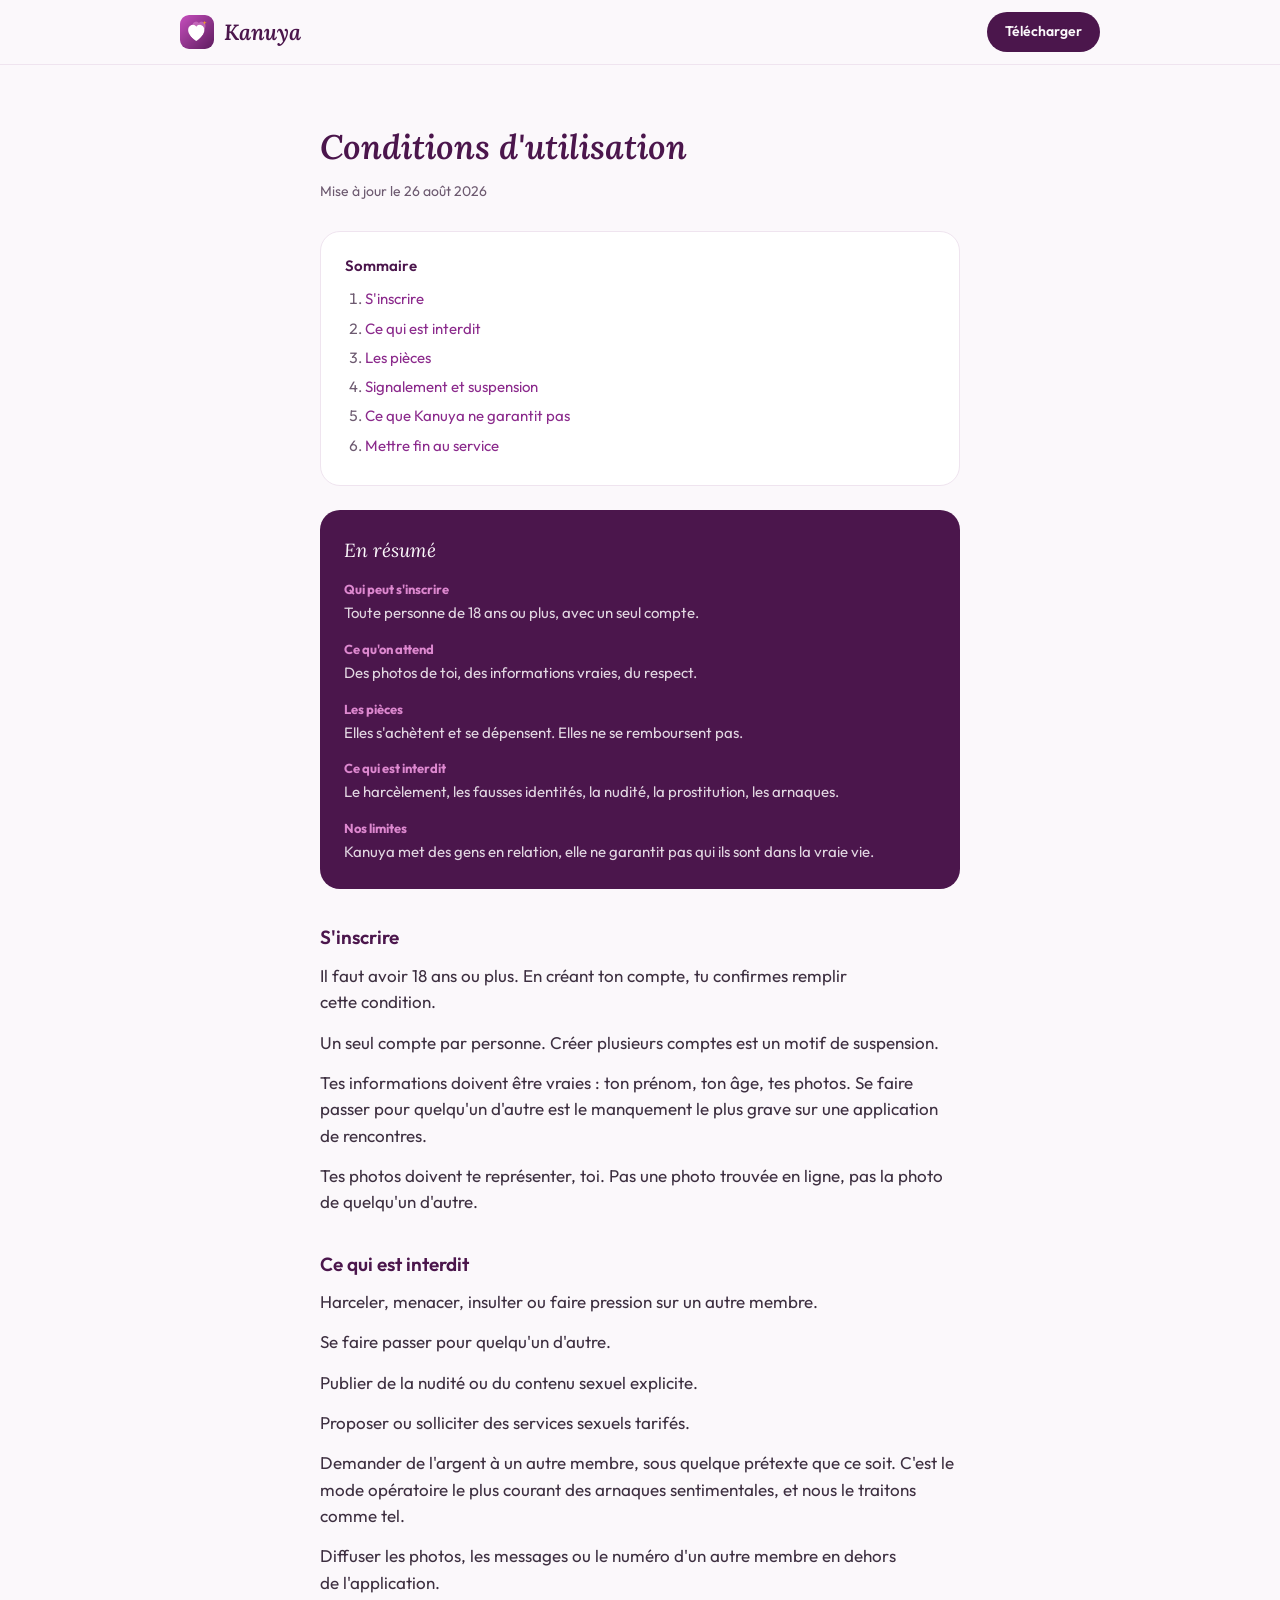
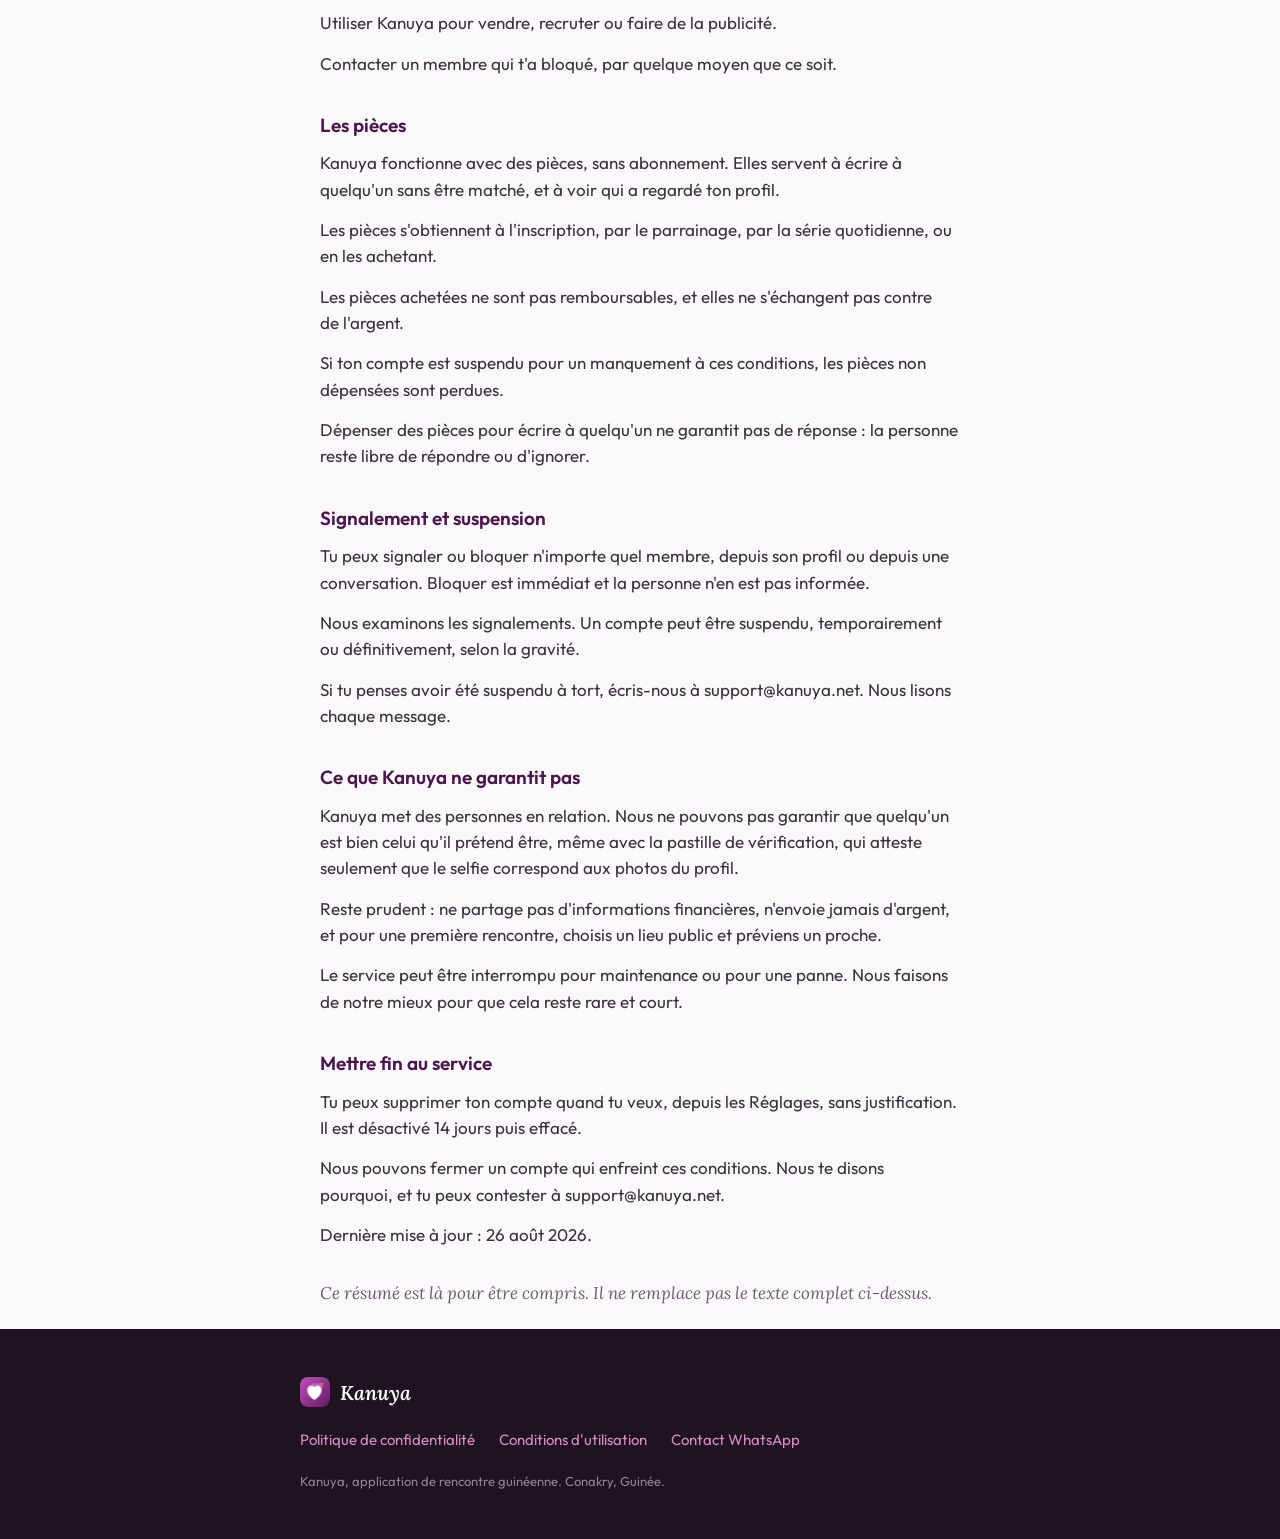
==== commit f61d5a64: "Les deux pages légales affichent enfin l'adresse de contact Elles portaient « {contact} » et « {maj}" ====
--- a/conditions.html
+++ b/conditions.html
@@ -6,9 +6,9 @@
 <title>Conditions d&#x27;utilisation · Kanuya</title>
 <meta name="description" content="Les règles de Kanuya : ce qui est permis, ce qui ne l&#x27;est pas.">
 <link rel="icon" href="assets/favicon.png">
-<link rel="canonical" href="https://0xabdoulaye.github.io/kanuya/conditions.html">
+<link rel="canonical" href="https://kanuya.net/conditions.html">
 <meta property="og:title" content="Conditions d&#x27;utilisation · Kanuya">
-<meta property="og:image" content="https://0xabdoulaye.github.io/kanuya/assets/og.jpg">
+<meta property="og:image" content="https://kanuya.net/assets/og.jpg">
 <meta name="color-scheme" content="light">
 <meta name="theme-color" content="#4B164C">
 <link rel="preconnect" href="https://fonts.googleapis.com">
@@ -72,7 +72,7 @@
 <section id="s4"><h2>Signalement et suspension</h2>
 <p>Tu peux signaler ou bloquer n&#x27;importe quel membre, depuis son profil ou depuis une conversation. Bloquer est immédiat et la personne n&#x27;en est pas informée.</p>
 <p>Nous examinons les signalements. Un compte peut être suspendu, temporairement ou définitivement, selon la gravité.</p>
-<p>Si tu penses avoir été suspendu à tort, écris-nous à {contact}. Nous lisons chaque message.</p>
+<p>Si tu penses avoir été suspendu à tort, écris-nous à support@kanuya.net. Nous lisons chaque message.</p>
 </section>
 <section id="s5"><h2>Ce que Kanuya ne garantit pas</h2>
 <p>Kanuya met des personnes en relation. Nous ne pouvons pas garantir que quelqu&#x27;un est bien celui qu&#x27;il prétend être, même avec la pastille de vérification, qui atteste seulement que le selfie correspond aux photos du profil.</p>
@@ -81,8 +81,8 @@
 </section>
 <section id="s6"><h2>Mettre fin au service</h2>
 <p>Tu peux supprimer ton compte quand tu veux, depuis les Réglages, sans justification. Il est désactivé 14 jours puis effacé.</p>
-<p>Nous pouvons fermer un compte qui enfreint ces conditions. Nous te disons pourquoi, et tu peux contester à {contact}.</p>
-<p>Dernière mise à jour : {maj}.</p>
+<p>Nous pouvons fermer un compte qui enfreint ces conditions. Nous te disons pourquoi, et tu peux contester à support@kanuya.net.</p>
+<p>Dernière mise à jour : 26 août 2026.</p>
 </section>
 <p class="final">Ce résumé est là pour être compris. Il ne remplace pas le texte complet ci-dessus.</p>
 </main>
@@ -103,4 +103,4 @@
 </footer>
 
 </body>
-</html>+</html>
--- a/assets/style.css
+++ b/assets/style.css
@@ -108,6 +108,12 @@
   display: flex; flex-direction: column; align-items: center; gap: 32px;
 }
 .accroche { width: 100%; max-width: 480px; }
+.pastille {
+  display: inline-block; background: rgba(251, 248, 251, .14);
+  border: 1px solid rgba(251, 248, 251, .35); border-radius: 999px;
+  padding: 6px 16px; font-size: 13px; font-weight: 600; letter-spacing: .04em;
+  margin-bottom: 18px;
+}
 .accueil h1 {
   font-family: Lora, Georgia, serif; font-style: italic; font-weight: 600;
   font-size: clamp(42px, 11vw, 58px); margin: 0 0 14px; line-height: 1;
@@ -146,40 +152,14 @@
 /* le téléphone, penché */
 .telephone-cadre { flex: 0 0 auto; transform: rotate(-6deg); margin: 4px 10px 8px; }
 .telephone {
-  width: min(250px, 68vw); aspect-ratio: 25 / 52;
+  width: min(250px, 68vw);
   background: var(--nuit); border-radius: 36px; padding: 10px;
   box-shadow: 24px 32px 60px rgba(30, 20, 32, .4);
 }
 .ecran {
-  width: 100%; height: 100%; background: var(--fond); border-radius: 28px;
-  overflow: hidden; display: flex; flex-direction: column;
-}
-.photo {
-  height: 58%;
-  background: repeating-linear-gradient(45deg, #E9D6E9 0 12px, #F3E7F3 12px 24px);
-  display: flex; align-items: center; justify-content: center;
-}
-.photo span {
-  font-family: ui-monospace, Menlo, monospace; font-size: 11px; color: var(--prune-clair);
-  background: rgba(251, 248, 251, .85); padding: 4px 8px; border-radius: 6px;
-}
-.fiche { padding: 16px 16px 0; flex: 1; color: var(--texte); }
-.nom { display: flex; align-items: center; gap: 8px; }
-.prenom { font-weight: 700; font-size: 19px; }
-.verifiee {
-  background: var(--accent); color: var(--prune); font-size: 10px; font-weight: 700;
-  padding: 3px 8px; border-radius: 999px;
-}
-.lieu { font-size: 13px; color: var(--texte-doux); margin-top: 3px; }
-.etiquettes { display: flex; gap: 6px; margin-top: 12px; flex-wrap: wrap; }
-.etiquettes span {
-  border: 1px solid var(--ligne-forte); color: var(--prune);
-  font-size: 11px; font-weight: 500; padding: 4px 10px; border-radius: 999px;
-}
-.gestes { display: flex; justify-content: center; gap: 18px; margin-top: 18px; }
-.gestes span { display: flex; align-items: center; justify-content: center; border-radius: 50%; }
-.gestes .nope { width: 46px; height: 46px; background: var(--fond); border: 1px solid var(--ligne-forte); }
-.gestes .like { width: 54px; height: 54px; background: linear-gradient(135deg, #8B2A8C, #C74FBE); }
+  display: block; width: 100%; height: auto;
+  border-radius: 28px; background: var(--fond);
+}
 
 /* -------------------------------------------------------------- corps */
 
@@ -207,16 +187,18 @@
 .grille-securite p { margin: 0; }
 .grille-securite p span { color: rgba(251, 248, 251, .8); }
 
-.grille-etapes { display: grid; grid-template-columns: repeat(auto-fit, minmax(150px, 1fr)); gap: 24px; }
+/* la grille déborde du gabarit étroit : à 680 px, quatre captures de
+   téléphone tombent à 152 px et le texte de l'app ne se lit plus.
+   Le titre, lui, reste aligné sur les autres sections. */
+.grille-etapes {
+  display: grid; grid-template-columns: repeat(auto-fit, minmax(160px, 1fr)); gap: 24px;
+  width: min(1040px, calc(100vw - 40px)); margin-left: 50%; transform: translateX(-50%);
+}
 .grille-etapes > div { display: flex; flex-direction: column; gap: 12px; }
 .capture {
-  aspect-ratio: 9 / 16; border-radius: 20px;
-  background: repeating-linear-gradient(45deg, #EFE2EF 0 12px, #F7EEF7 12px 24px);
-  border: 1px solid #E7D8E7; display: flex; align-items: center; justify-content: center; padding: 8px;
-}
-.capture span {
-  font-family: ui-monospace, Menlo, monospace; font-size: 11px; color: var(--prune-clair);
-  background: rgba(251, 248, 251, .9); padding: 4px 8px; border-radius: 6px; text-align: center;
+  display: block; width: 100%; height: auto;
+  aspect-ratio: 1080 / 2096; object-fit: cover;
+  border-radius: 20px; border: 1px solid #E7D8E7; background: #F7EEF7;
 }
 .grille-etapes p { margin: 0; font-size: 15px; }
 .grille-etapes .chiffre { font-size: 19px; flex: none; }
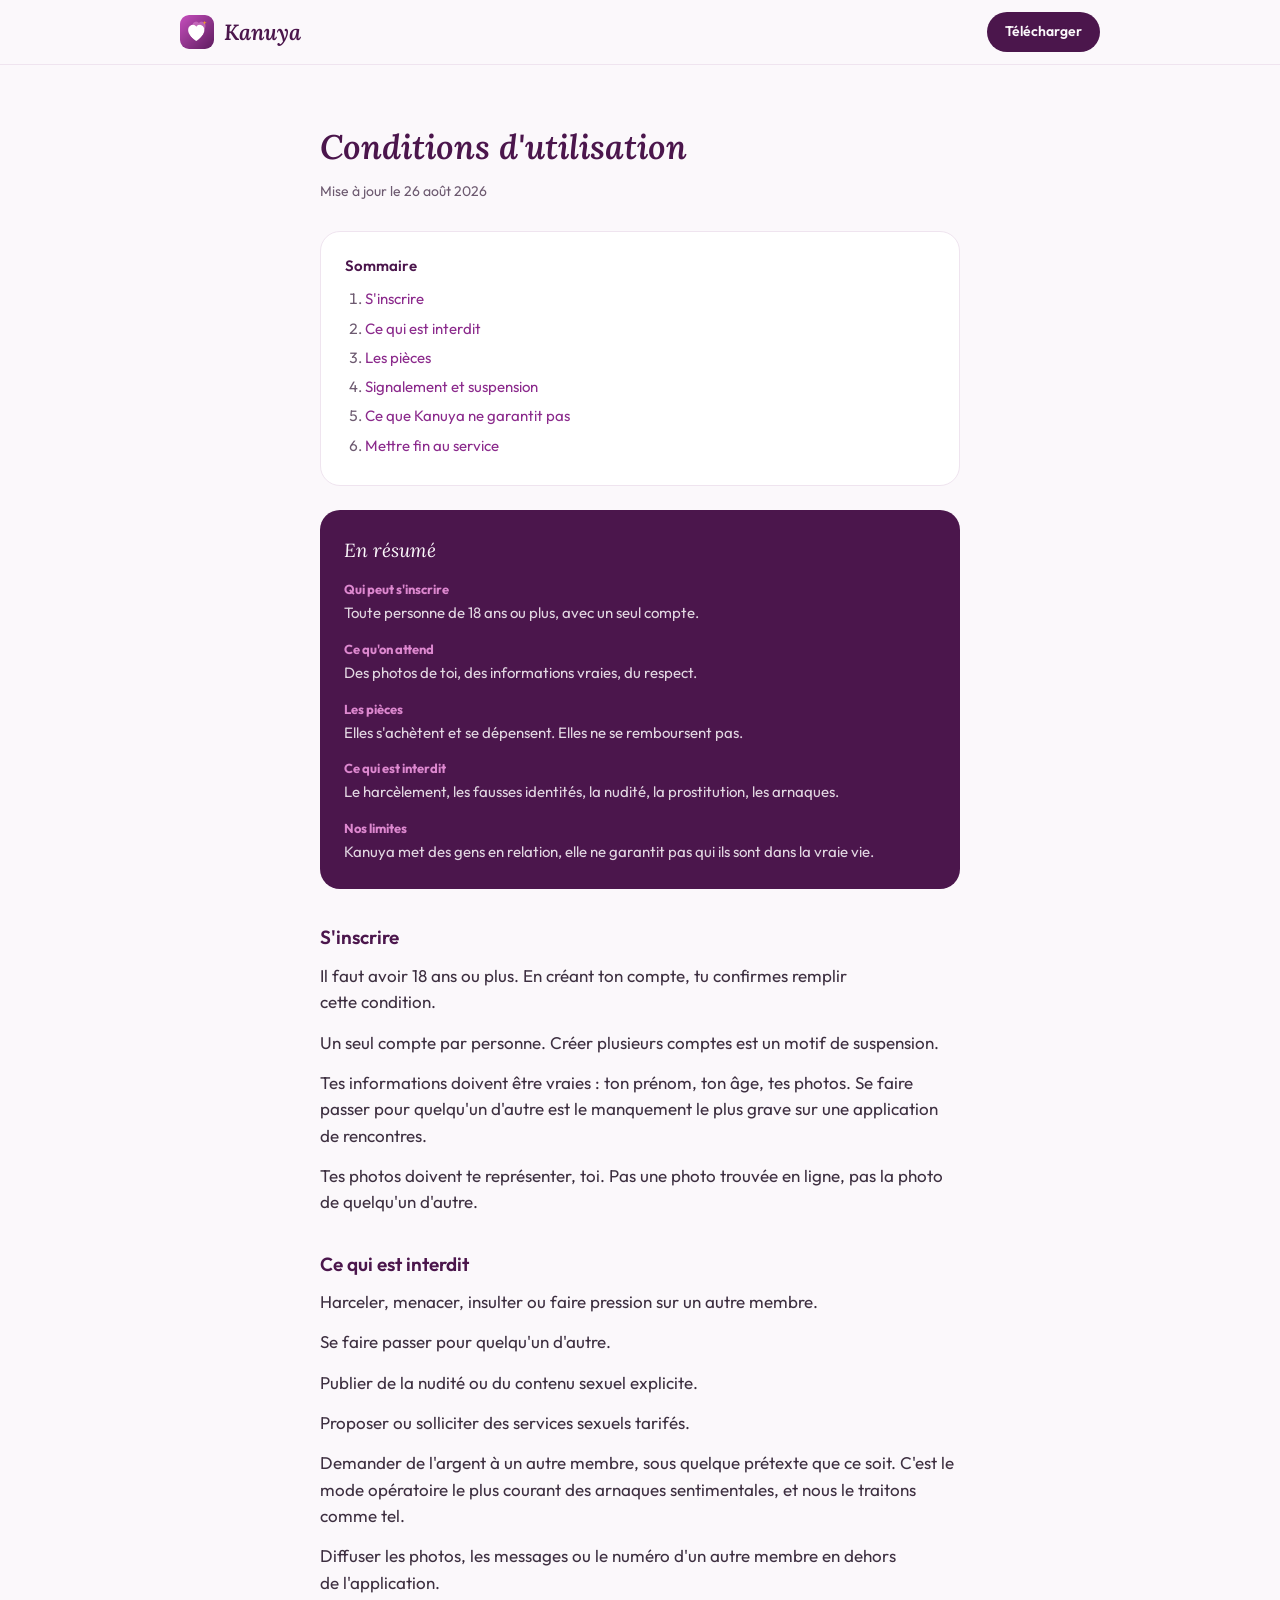
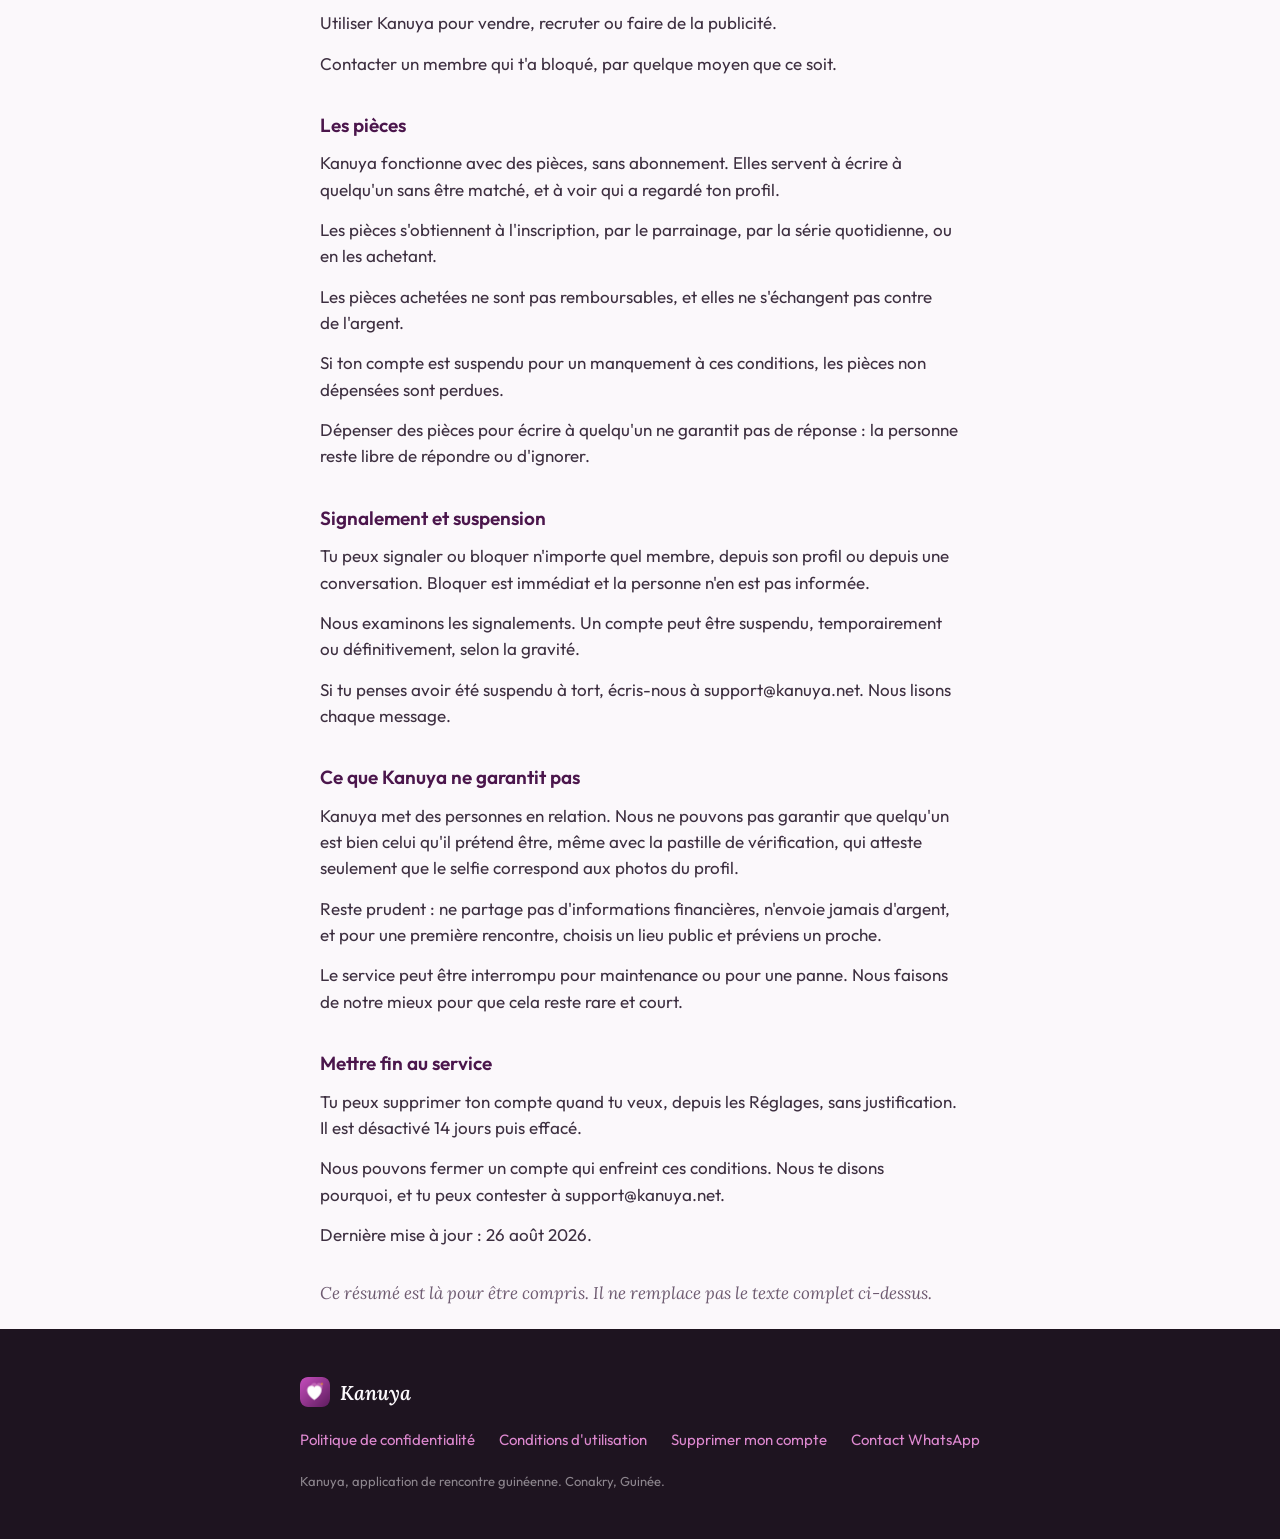
==== commit 123896af: "La page de suppression de compte, exigée par Google Play Une URL publique manquait pour « Sécurité d" ====
--- a/conditions.html
+++ b/conditions.html
@@ -96,6 +96,7 @@
     <nav>
       <a href="confidentialite.html">Politique de confidentialité</a>
       <a href="conditions.html">Conditions d'utilisation</a>
+      <a href="suppression.html">Supprimer mon compte</a>
       <a href="https://wa.me/224622814991">Contact WhatsApp</a>
     </nav>
     <p>Kanuya, application de rencontre guinéenne. Conakry, Guinée.</p>
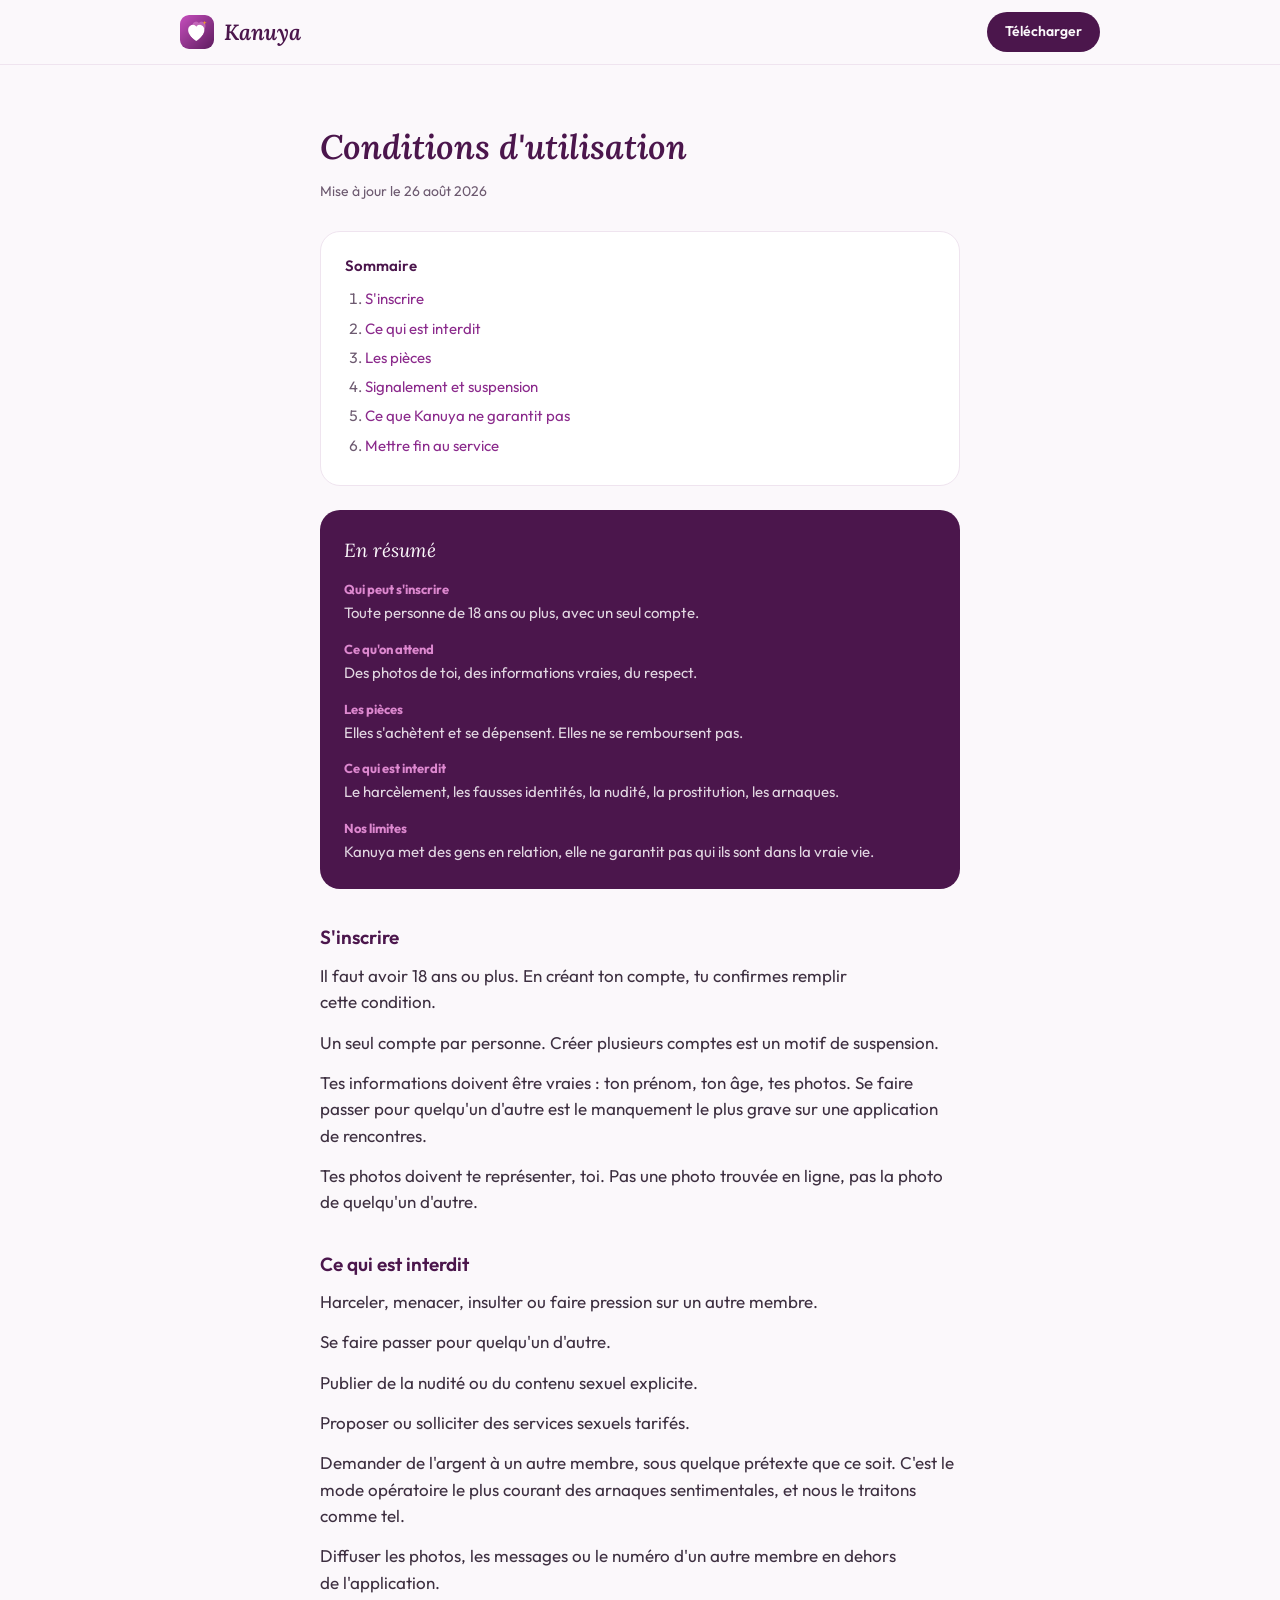
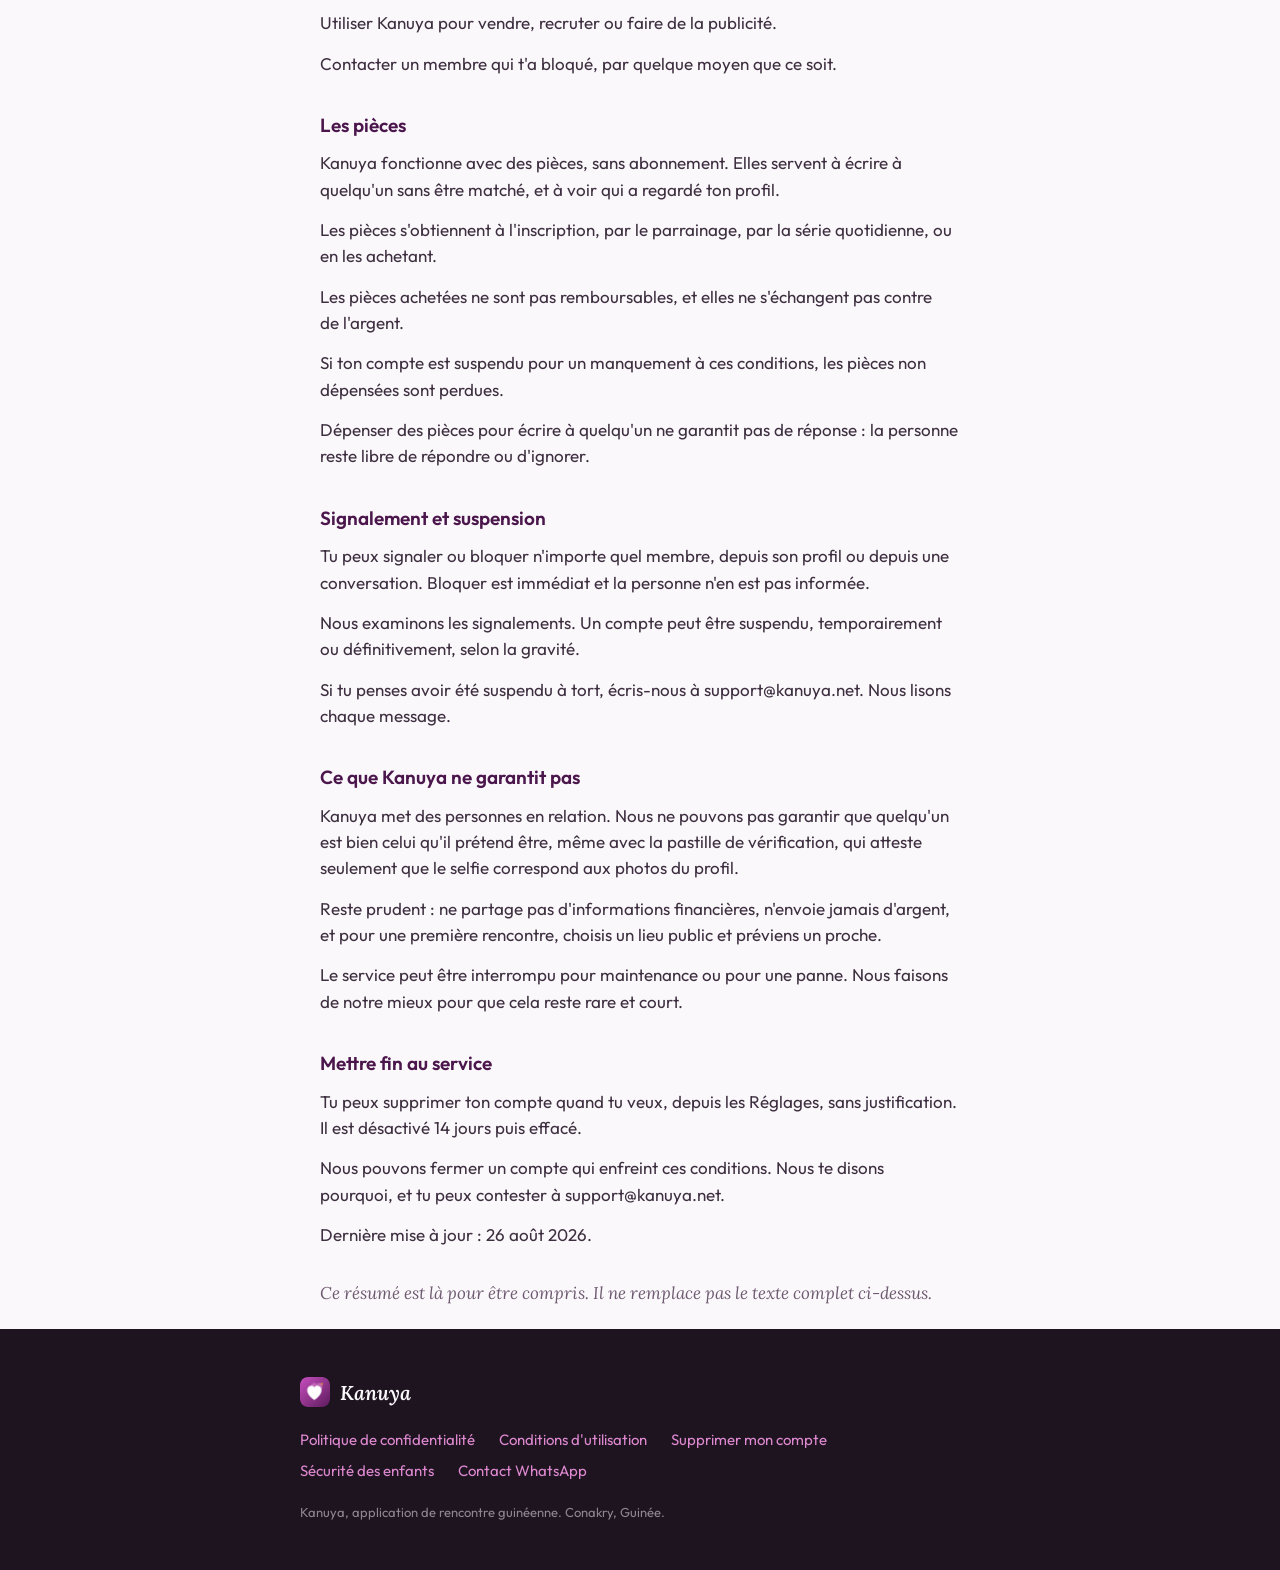
==== commit 80cb4ebd: "Les normes de sécurité des enfants, exigées par Google Play Page publique contre l'exploitation et l" ====
--- a/conditions.html
+++ b/conditions.html
@@ -97,6 +97,7 @@
       <a href="confidentialite.html">Politique de confidentialité</a>
       <a href="conditions.html">Conditions d'utilisation</a>
       <a href="suppression.html">Supprimer mon compte</a>
+      <a href="securite-enfants.html">Sécurité des enfants</a>
       <a href="https://wa.me/224622814991">Contact WhatsApp</a>
     </nav>
     <p>Kanuya, application de rencontre guinéenne. Conakry, Guinée.</p>
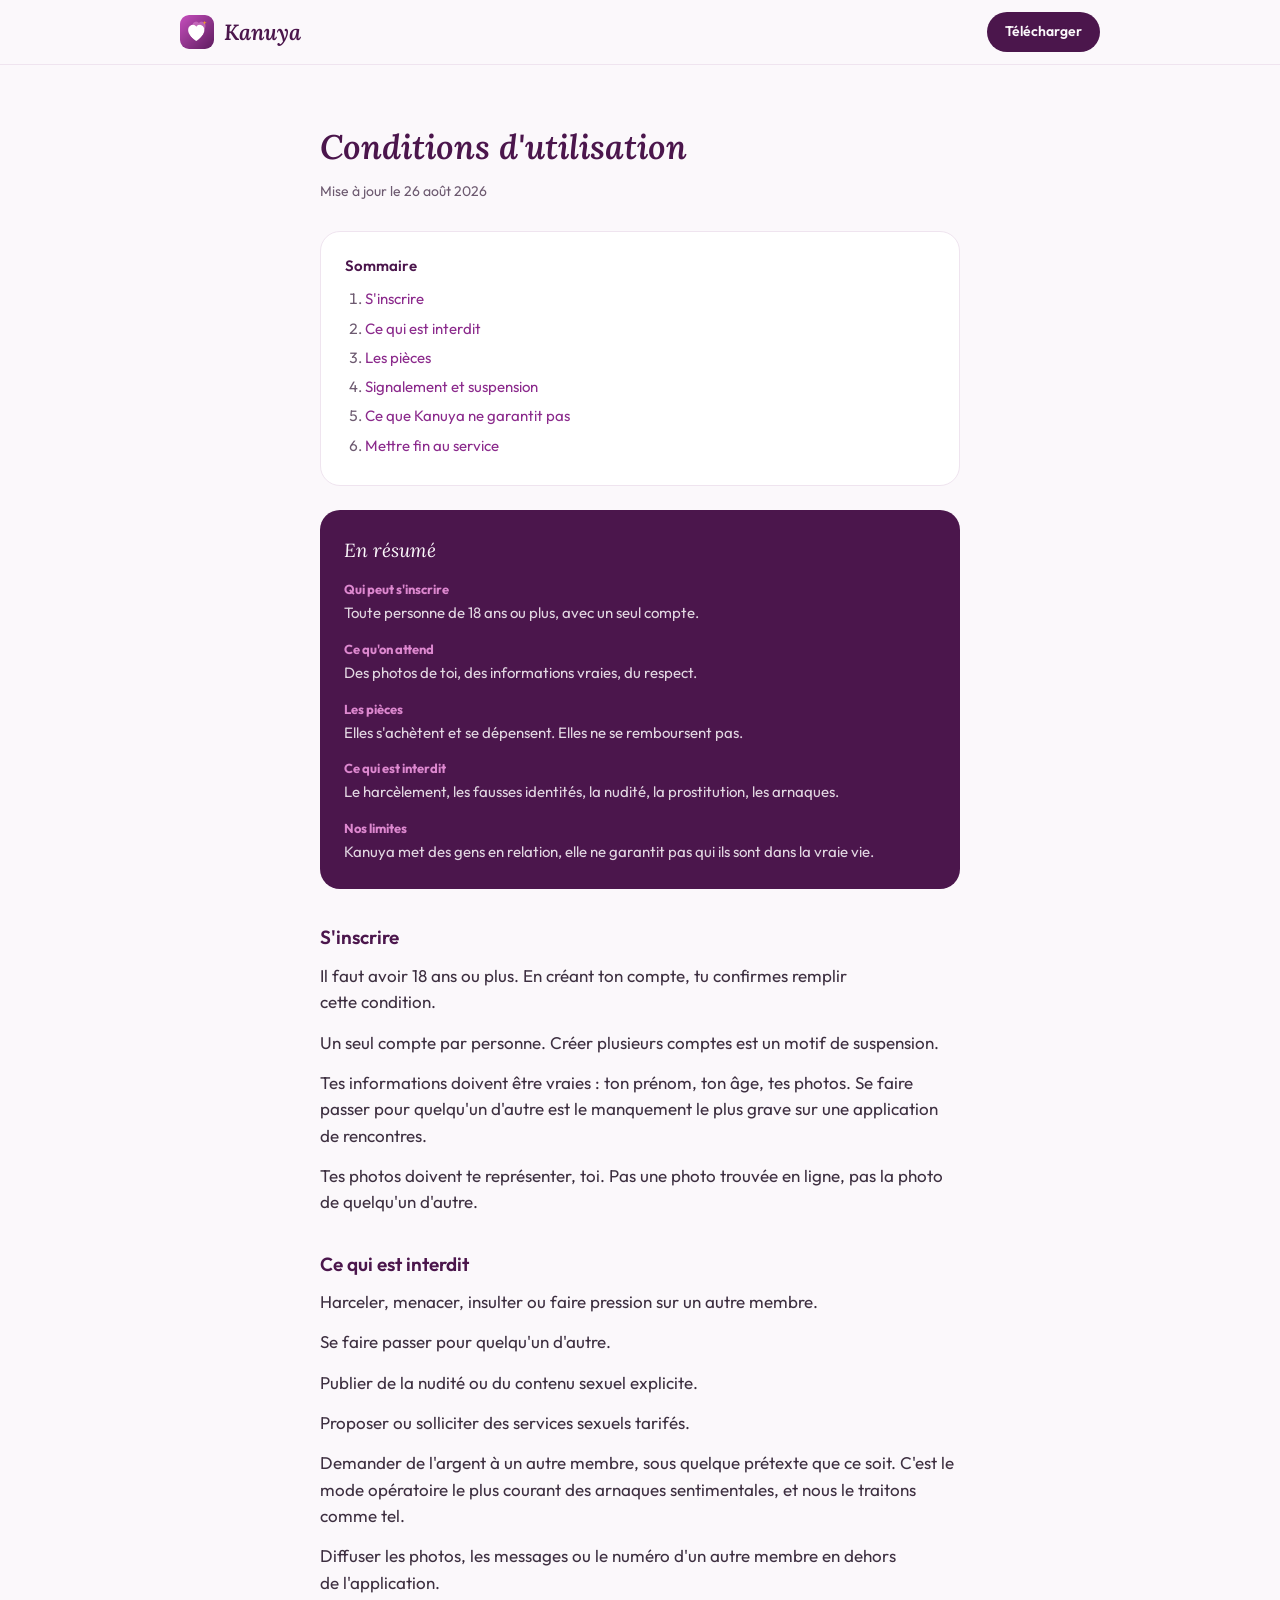
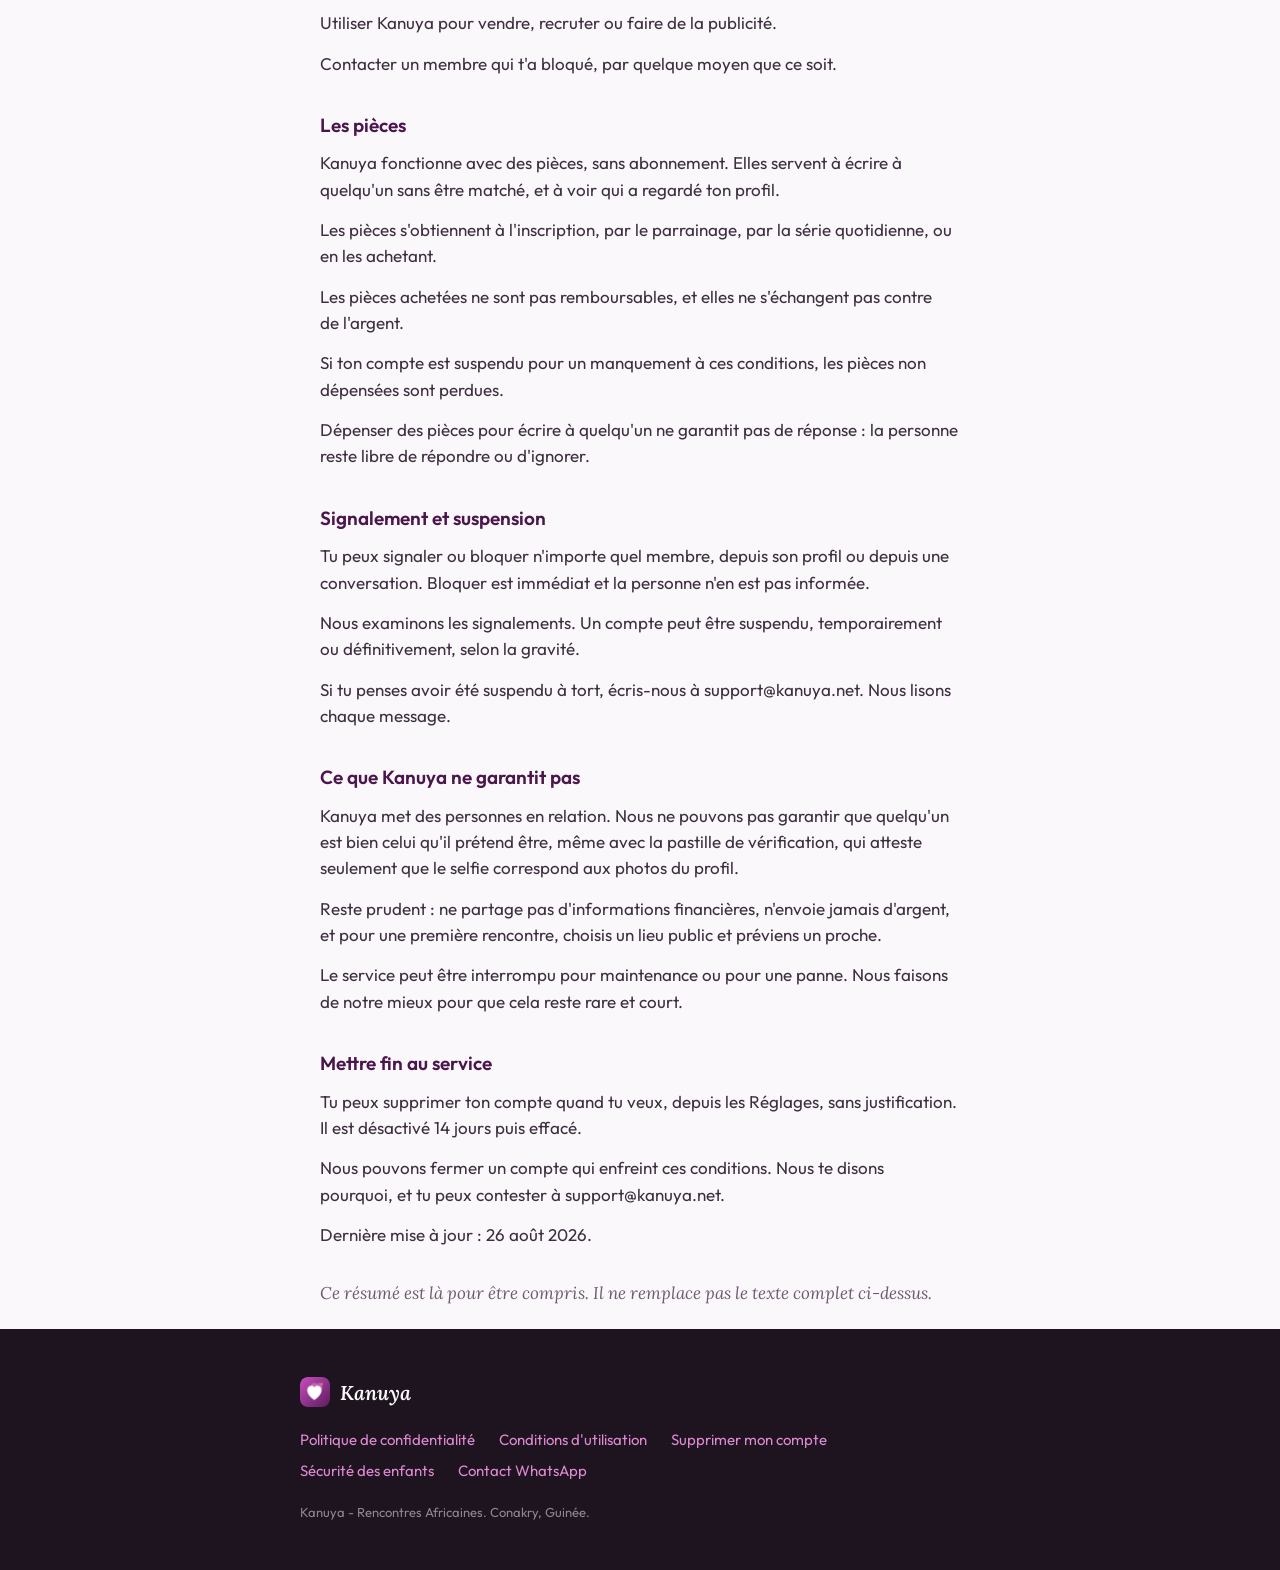
==== commit cee9becd: "Kanuya - Rencontres Africaines : titre, description, accueil, pied de page, pages légales" ====
--- a/conditions.html
+++ b/conditions.html
@@ -100,7 +100,7 @@
       <a href="securite-enfants.html">Sécurité des enfants</a>
       <a href="https://wa.me/224622814991">Contact WhatsApp</a>
     </nav>
-    <p>Kanuya, application de rencontre guinéenne. Conakry, Guinée.</p>
+    <p>Kanuya - Rencontres Africaines. Conakry, Guinée.</p>
   </div>
 </footer>
 
